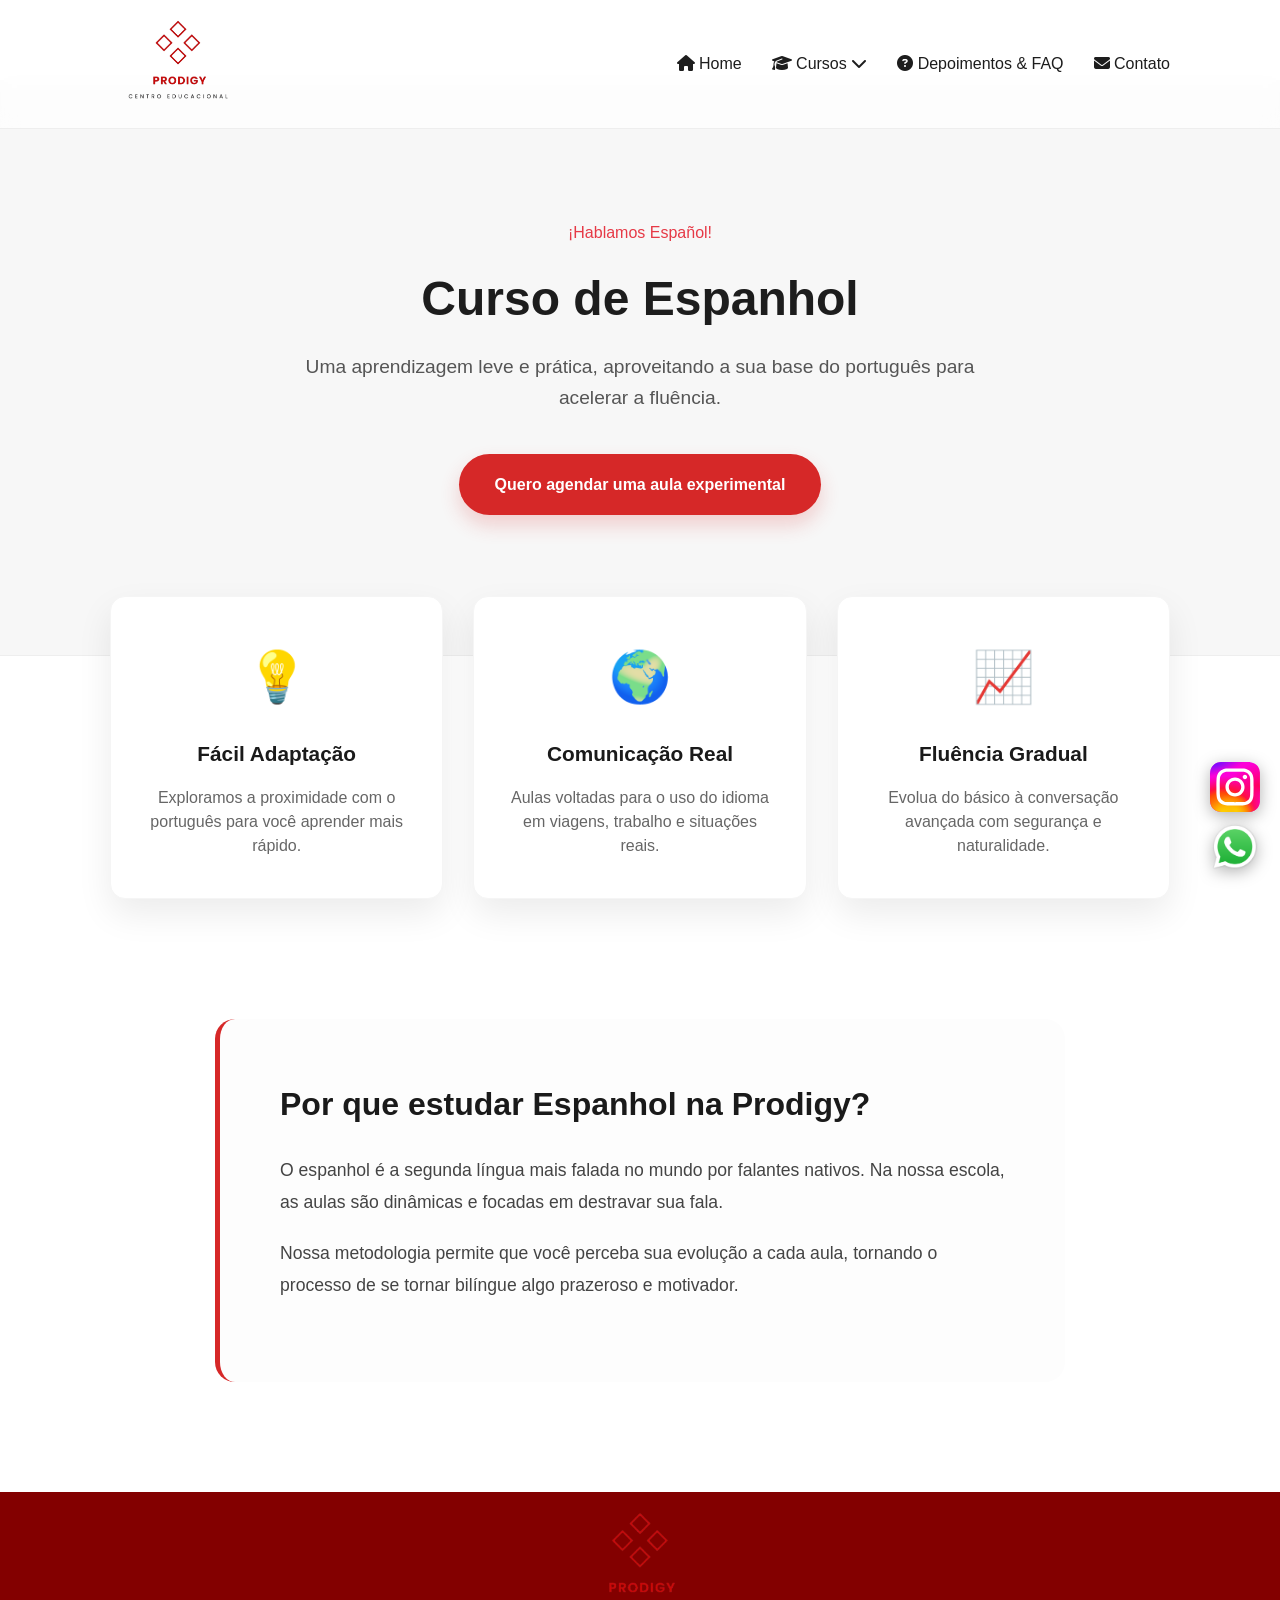
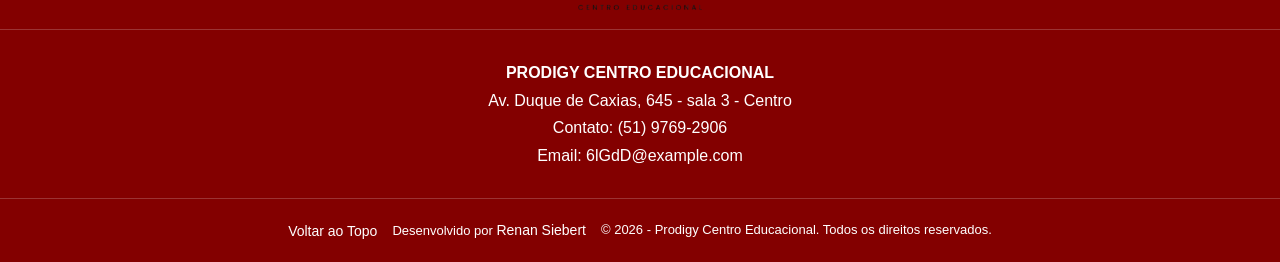
==== espanhol/index.html @ ba3645d0 "commit criação da galeria de imagem e delete aba espanhol, professores" ====
<!DOCTYPE html>
<html lang="pt-br">

<head>
    <meta charset="UTF-8">
    <meta name="viewport" content="width=device-width, initial-scale=1.0">
    <link rel="stylesheet" href="https://cdnjs.cloudflare.com/ajax/libs/font-awesome/6.7.2/css/all.min.css">
    <link rel="stylesheet" href="styles.css">
    <title>Espanhol</title>
</head>

<body>
    <header class="header">
        <div class="container">
            <a href="./index.html">
                <img src="../assets/logo.png" class="logo" alt="Logo da Escola">
            </a>

            <div class="menu-toggle" id="menu-toggle">☰</div>

            <nav class="nav" id="nav">
                <ul class="menu">
                    <li>
                        <a href="../index.html">
                            <i class="fa-solid fa-house"></i>
                            Home
                        </a>
                    </li>

                    <li class="dropdown">
                        <a href="#" id="btn-cursos">
                            <i class="fa-solid fa-graduation-cap"></i>
                            Cursos
                            <span class="seta">
                                <i class="fa-solid fa-chevron-down"></i>
                            </span>

                            <ul class="dropdown-menu" id="menu-cursos">
                                <li><a href="../ingles/">🇺🇸 Inglês</a></li>
                                <li><a href="../espanhol/">🇪🇸 Espanhol</a></li>
                            </ul>
                    </li>

                    <li>
                        <a href="../index.html#faq">
                            <i class="fa-solid fa-circle-question"></i>
                            Depoimentos & FAQ
                        </a>
                    </li>

                    <li>
                        <a href="../index.html#formContato">
                            <i class="fa-solid fa-envelope"></i>
                            Contato
                        </a>
                    </li>
                </ul>
            </nav>
        </div>
    </header>

    <div class="floating-social" data-aos="fade-up">
        <a href="https://www.instagram.com/prodigy_centroeducacional/" target="_blank" rel="noopener"
            aria-label="Instagram">
            <img src="../assets/Instagram.svg" alt="Instagram Prodigy" class="social-icon">
        </a>
        <a href="https://wa.me/555197692906?text=Olá, gostaria de agendar uma aula experimental!" target="_blank"
            rel="noopener" aria-label="WhatsApp">
            <img src="../assets/whatsapp.png" alt="WhatsApp Prodigy" class="social-icon">
        </a>
    </div>

    <main class="curso-page">
        <section class="curso-hero">
            <div class="container">
                <div class="hero-content" data-aos="fade-up">
                    <span class="tag">¡Hablamos Español!</span>
                    <h1>Curso de Espanhol</h1>
                    <p class="desc-principal">Uma aprendizagem leve e prática, aproveitando a sua base do português para
                        acelerar a fluência.</p>
                    <a href="https://wa.me/555197692906?text=Olá, gostaria de agendar uma aula experimental!"
                        class="btn-primary">Quero agendar uma aula experimental</a>
                </div>
            </div>
        </section>

        <section class="curso-detalhes container">
            <div class="grid-detalhes">
                <div class="info-card" data-aos="zoom-in">
                    <div class="icon">💡</div>
                    <h4>Fácil Adaptação</h4>
                    <p>Exploramos a proximidade com o português para você aprender mais rápido.</p>
                </div>
                <div class="info-card" data-aos="zoom-in" data-aos-delay="100">
                    <div class="icon">🌍</div>
                    <h4>Comunicação Real</h4>
                    <p>Aulas voltadas para o uso do idioma em viagens, trabalho e situações reais.</p>
                </div>
                <div class="info-card" data-aos="zoom-in" data-aos-delay="200">
                    <div class="icon">📈</div>
                    <h4>Fluência Gradual</h4>
                    <p>Evolua do básico à conversação avançada com segurança e naturalidade.</p>
                </div>
            </div>
        </section>

        <section class="curso-texto container">
            <div class="texto-wrapper" data-aos="fade-right">
                <h2>Por que estudar Espanhol na Prodigy?</h2>
                <p>O espanhol é a segunda língua mais falada no mundo por falantes nativos. Na nossa escola, as aulas
                    são dinâmicas e focadas em destravar sua fala.</p>
                <p>Nossa metodologia permite que você perceba sua evolução a cada aula, tornando o processo de se tornar
                    bilíngue algo prazeroso e motivador.</p>
            </div>
        </section>
    </main>

    <footer id="meu-footer" class="footer" data-aos="fade-up">

        <div class="footer-top">
            <img src="../assets/logo.png" class="footer-logo" alt="Logo">
        </div>
        <div class="footer-content">
            <h4>PRODIGY CENTRO EDUCACIONAL</h4>
            <p>Av. Duque de Caxias, 645 - sala 3 - Centro</p>
            <p>Contato: (51) 9769-2906</p>
            <p>Email: 6lGdD@example.com</p>
        </div>
        <div class="footer-bottom">
            <a href="./index.html" class="voltar-topo">Voltar ao Topo</a>
            <p>Desenvolvido por
                <a href="https://www.linkedin.com/in/renansiebert/" target="_blank" class="voltar-topo">
                    Renan Siebert
                </a>
            </p>
            © 2026 - Prodigy Centro Educacional. Todos os direitos reservados.
        </div>
    </footer>
    <script>
         document.addEventListener("DOMContentLoaded", () => {
            const toggle = document.getElementById("menu-toggle");
            const nav = document.getElementById("nav");

            const btnCursos = document.getElementById("btn-cursos");
            const menuCursos = document.getElementById("menu-cursos");
            const seta = document.querySelector(".seta");

            toggle.addEventListener("click", (e) => {
                e.preventDefault();
                e.stopPropagation();

                nav.classList.toggle("active");
            });

            btnCursos.addEventListener("click", (e) => {
                e.preventDefault();
                e.stopPropagation();

                menuCursos.classList.toggle("active");
                seta.classList.toggle("ativa");
            });

            document.addEventListener("click", (e) => {
                if (!nav.contains(e.target) && !toggle.contains(e.target)) {
                    nav.classList.remove("active");
                    menuCursos.classList.remove("active");
                    seta.classList.remove("ativa");
                }
            });
        });
    </script>
</body>

</html>
---- espanhol/styles.css ----
/* RESET */
* {
    margin: 0;
    padding: 0;
    box-sizing: border-box;
}

html {
    scroll-behavior: smooth;
    scroll-padding-top: 100px;
}

/*  PALETA MODERNA */
:root {
    --primary: #d62828;
    --primary-dark: #9d0208;
    --accent: #ffba08;

    --bg: #ffffff;
    --bg-soft: #f7f7f7;
    --bg-glass: rgba(255, 255, 255, 0.7);

    --text: #1d1d1d;
    --text-light: #666;

    --radius: 14px;
    --shadow: 0 10px 30px rgba(0, 0, 0, 0.1);

    --section-spacing: 100px;
    --section-spacing-mobile: 60px;
}

/* BASE */
body {
    font-family: 'Poppins', sans-serif;
    background: var(--bg);
    color: var(--text);
    line-height: 1.6;
}

/* TITULOS */
h1,
h2 {
    font-weight: 700;
    margin-bottom: 10px;
}

h3 {
    font-weight: 600;
}

/* CONTAINER */
.container {
    max-width: 1100px;
    margin: auto;
    padding: 20px;
}

/* HEADER (MODERNO) */
.header {
    position: fixed;
    width: 100%;
    top: 0;
    backdrop-filter: blur(10px);
    background: var(--bg-glass);
    border-bottom: 1px solid #eee;
    z-index: 999;
}

.header .container {
    display: flex;
    justify-content: space-between;
    align-items: center;
}

/* LOGO */
.logo {
    height: 80px;
}

.logo:hover {
    opacity: 0.8;
}

.logo:active {
    opacity: 0.5;
}

/* MENU */
.menu {
    display: flex;
    gap: 30px;
    list-style: none;
}

.menu a {
    color: var(--text);
    text-decoration: none;
    position: relative;
}

.menu a::after {
    content: "";
    width: 0%;
    height: 2px;
    background: var(--primary);
    position: absolute;
    bottom: -5px;
    left: 0;
    transition: 0.3s;
}

.menu a:hover::after {
    width: 100%;
}

.menu a:hover {
    color: var(--primary);
}

.seta {
    display: inline-flex;
    align-items: center;
}

.seta i {
    transition: transform .35s ease;
}

.seta.ativa i {
    transform: rotate(180deg);
}

/* DROPDOWN */
.dropdown {
    position: relative;
}

.dropdown-menu {
    position: absolute;
    top: 120%;
    left: 0;
    background: white;
    border-radius: var(--radius);
    box-shadow: var(--shadow);
    display: none;
    overflow: hidden;
}

.dropdown-menu.active {
    display: block;
}

.dropdown-menu li a {
    display: block;
    padding: 12px 18px;
}

.dropdown-menu li a:hover {
    background: var(--bg-soft);
}

.seta {
    display: inline-flex;
    align-items: center;
}

.seta i {
    transition: transform .35s ease;
}

.seta.ativa i {
    transform: rotate(180deg);
}

/* ESTILOS GERAIS PARA PÁGINAS DE CURSOS (Inglês, Espanhol, Alemão)*/

.curso-page {
    padding-top: 80px;
}

.curso-hero {
    padding: 120px 20px;
    background: var(--bg-soft);
    text-align: center;
    border-bottom: 1px solid #eee;
}

.hero-content .tag {
    color: #e63946;
}

.curso-hero h1 {
    font-size: clamp(32px, 5vw, 48px);
    color: var(--text);
    margin: 15px 0;
}

.desc-principal {
    max-width: 700px;
    margin: 0 auto 40px;
    font-size: 1.2rem;
    color: #555;
    line-height: 1.6;
}

.btn-primary {
    display: inline-block;
    background: #d62828;
    color: #fff;
    padding: 18px 36px;
    border-radius: 50px;
    text-decoration: none;
    font-weight: 700;
    transition: transform 0.3s ease, box-shadow 0.3s ease;
    box-shadow: 0 10px 20px rgba(214, 40, 40, 0.2);
}

.btn-primary:hover {
    transform: translateY(-3px);
    box-shadow: 0 15px 25px rgba(214, 40, 40, 0.3);
}

.grid-detalhes {
    display: grid;
    grid-template-columns: repeat(auto-fit, minmax(280px, 1fr));
    gap: 30px;
    margin-top: -80px;
    margin-bottom: 80px;
}

.info-card {
    background: #fff;
    padding: 40px 30px;
    border-radius: 15px;
    box-shadow: 0 15px 35px rgba(0, 0, 0, 0.08);
    text-align: center;
    transition: transform 0.3s ease;
    border: 1px solid #f5f5f5;
}

.info-card:hover {
    transform: translateY(-10px);
}

.info-card .icon {
    font-size: 50px;
    margin-bottom: 20px;
    display: block;
}

.info-card h4 {
    font-size: 1.3rem;
    margin-bottom: 15px;
    color: #1a1a1a;
}

.info-card p {
    color: #666;
    font-size: 1rem;
    line-height: 1.5;
}

.texto-wrapper {
    max-width: 850px;
    margin: 0 auto 100px;
    background: #fdfdfd;
    padding: 60px;
    border-radius: 20px;
    border-left: 5px solid #d62828;
}

.texto-wrapper h2 {
    font-size: 2rem;
    margin-bottom: 25px;
    color: #1a1a1a;
}

.texto-wrapper p {
    font-size: 1.1rem;
    color: #444;
    line-height: 1.8;
    margin-bottom: 20px;
}

/* FOOTER */

.footer {
    background: #830000;
    color: white;
    font-family: Arial, sans-serif;
    margin-top: -10px;
}

.footer-top {
    background: #830000;
    text-align: center;
}

.footer-logo {
    margin-top: 10px;
    height: 120px;
    position: relative;
    padding: 10px;
}

.footer-content {
    display: flex;
    flex-direction: column;
    justify-content: center;
    gap: 2px;
    align-items: center;
    padding: 30px 20px;
    border-top: 1px solid rgba(255, 255, 255, 0.2);
}

.footer-bottom {
    display: flex;
    flex-direction: row;
    text-align: center;
    justify-content: center;
    align-items: center;
    padding: 20px;
    font-size: 13px;
    gap: 15px;
    border-top: 1px solid rgba(255, 255, 255, 0.2);
}

.voltar-topo {
    text-decoration: none;
    color: white !important;
    font-size: 14px;
    transition: opacity 0.3s;
    cursor: pointer;
}

.voltar-topo:hover {
    opacity: 0.7;
    text-decoration: underline;
}

/* SOCIAL FLOAT */
.floating-social {
    position: fixed !important;
    bottom: 20px !important;
    right: 20px !important;
    display: flex !important;
    flex-direction: column !important;
    z-index: 99999 !important;
}

.social-icon {
    filter: drop-shadow(0px 4px 8px rgba(0, 0, 0, 0.3)) !important;
}

.floating-social img {
    width: 50px;
    margin-top: 3px;
    transition: 0.3s;
    z-index: 9999999 !important;
    pointer-events: all;
}

.floating-social img:hover {
    transform: scale(1.1);
}

/* MOBILE */
.menu-toggle {
    display: none;
    font-size: 26px;
}

/* MOBILE*/

@media (max-width: 768px) {
    .header {
        height: 100px;
    }

    .header .container {
        position: relative;
        display: flex;
        align-items: center;
        justify-content: center;
    }

    .logo {
        position: absolute;
        left: 50%;
        top: 10px;
        transform: translateX(-50%);
        height: 70px;
    }

    .sobretitulo {
        font-size: 30px;
    }

    .menu {
        opacity: 0;
        transform: translateY(-10px);
        transition: 0.3s;
    }

    .nav.active .menu {
        opacity: 1;
        transform: translateY(0);
    }

    .menu-toggle {
        display: block;
        position: absolute;
        left: 50px;
        top: 30px;
        font-size: 26px;
        cursor: pointer;
    }

    .dropdown-menu {
        display: block !important;
        position: static;
        box-shadow: none;
        background: transparent;
        padding-left: 10px;
        margin-top: 5px;
    }

    .seta {
        transform: rotate(180deg);
    }

    .dropdown-menu li a {
        font-size: 14px;
        color: var(--text-light);
        padding: 6px 0;
    }

    .dropdown-menu li a {
        padding: 8px 0;
    }

    .dropdown-menu.active {
        display: block;
    }

    .menu {
        position: absolute;
        left: 20px;
        top: 80px;
        right: auto;
        width: 220px;
        background: white;
        flex-direction: column;
        padding: 20px;
        border-radius: 12px;
        box-shadow: var(--shadow);
        display: none;
    }

    .nav.active .menu {
        display: flex;
    }

    .floating-social img {
        width: 30px;
        margin-top: 0;
    }

    .footer-bottom {
        flex-direction: column;
        gap: 8px;
        text-align: center;
    }

    .nav.active {
        height: auto;
        max-height: 100vh;
        overflow-y: auto;
    }

    .dropdown-menu.active {
        display: block !important;
        position: static !important;
        width: 100%;
    }

    .floating-social img {
        width: 30px;
        margin-top: 0;
    }

    .footer-bottom {
        flex-direction: column;
        gap: 8px;
        text-align: center;
    }

    .grid-detalhes {
        margin-top: 30px;
    }

    .texto-wrapper {
        padding: 30px;
    }
}

@media (max-width: 480px) {
    .footer-content {
        padding: 20px 15px;
        text-align: center;
        gap: 5px;
    }
}
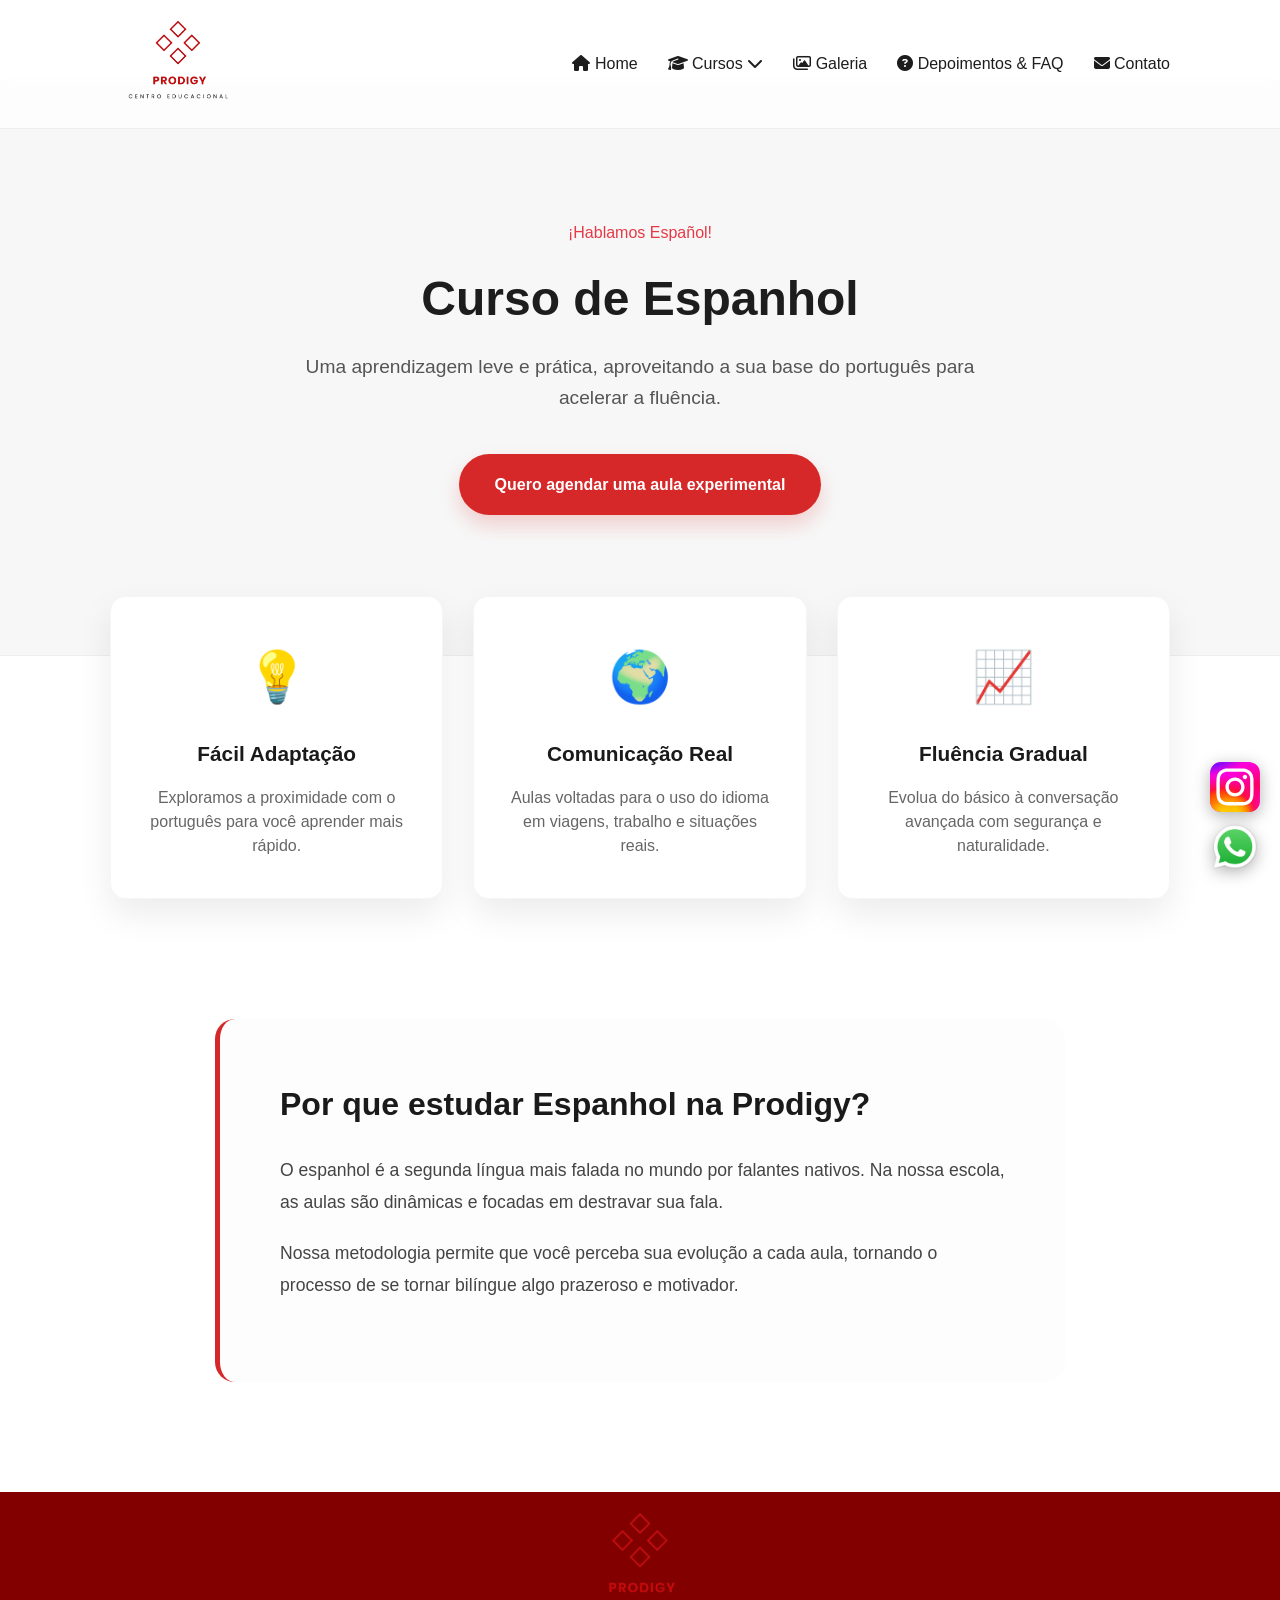
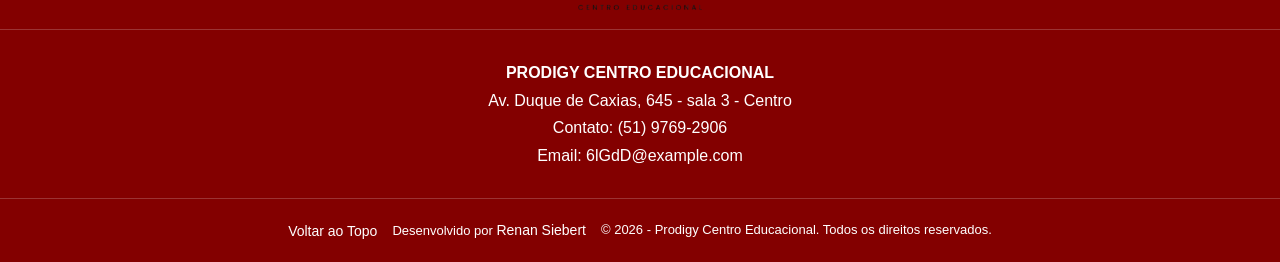
==== commit 95e89f70: "commit galeria header" ====
--- a/espanhol/index.html
+++ b/espanhol/index.html
@@ -12,7 +12,7 @@
 <body>
     <header class="header">
         <div class="container">
-            <a href="./index.html">
+            <a href="../index.html">
                 <img src="../assets/logo.png" class="logo" alt="Logo da Escola">
             </a>
 
@@ -36,9 +36,16 @@
                             </span>
 
                             <ul class="dropdown-menu" id="menu-cursos">
-                                <li><a href="../ingles/">🇺🇸 Inglês</a></li>
-                                <li><a href="../espanhol/">🇪🇸 Espanhol</a></li>
+                                <li><a href="../ingles/">Inglês</a></li>
+                                <li><a href="../espanhol/">Espanhol</a></li>
                             </ul>
+                    </li>
+
+                    <li>
+                        <a href="../index.html#galeria">
+                            <i class="fa-regular fa-images"></i>
+                            Galeria
+                        </a>
                     </li>
 
                     <li>
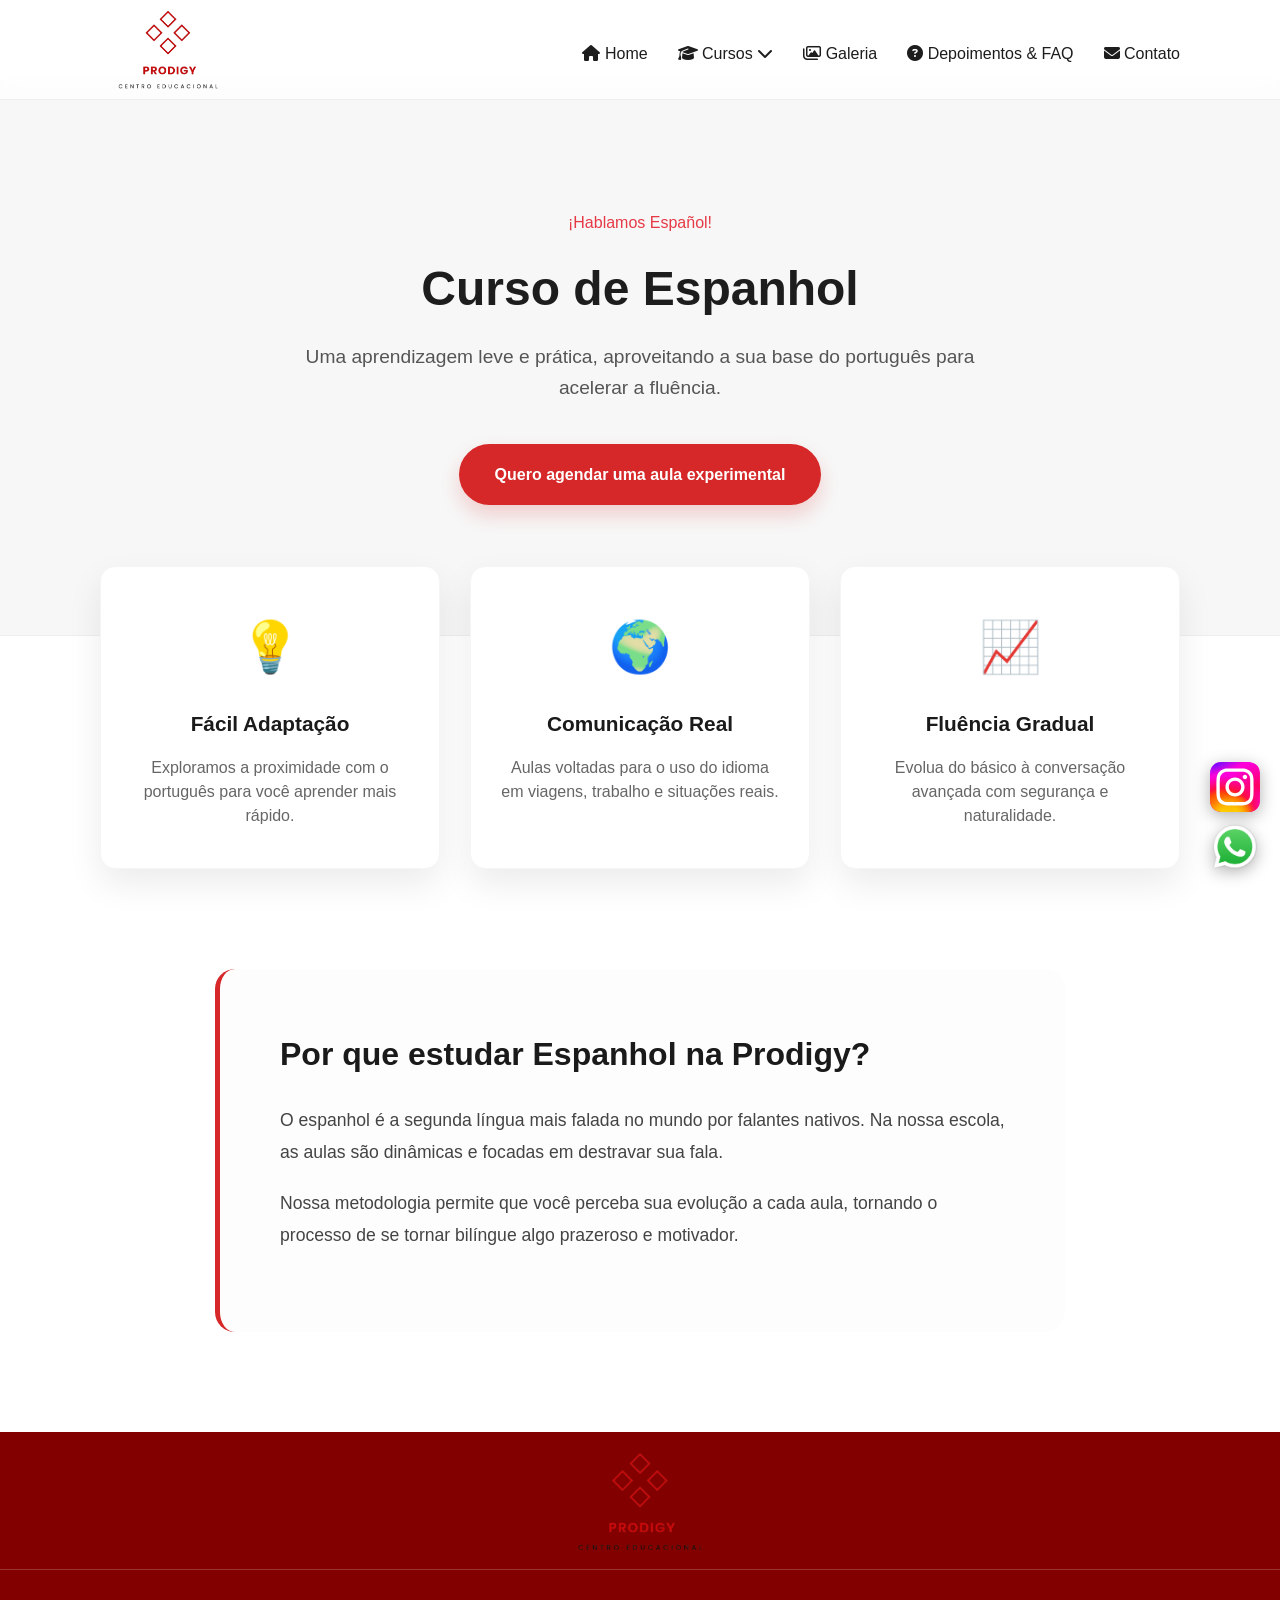
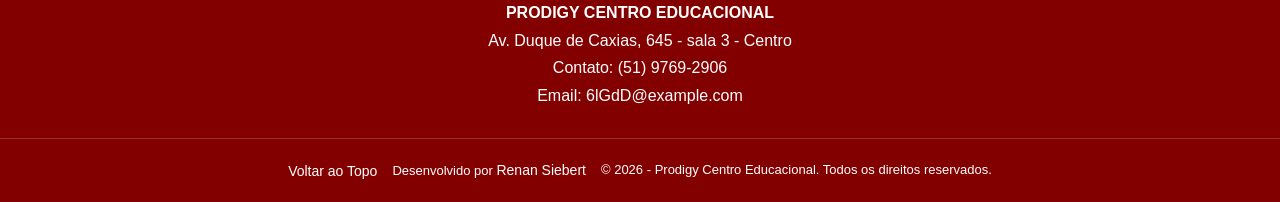
==== commit 99e7f709: "Update index.html" ====
--- a/espanhol/index.html
+++ b/espanhol/index.html
@@ -5,6 +5,7 @@
     <meta charset="UTF-8">
     <meta name="viewport" content="width=device-width, initial-scale=1.0">
     <link rel="stylesheet" href="https://cdnjs.cloudflare.com/ajax/libs/font-awesome/6.7.2/css/all.min.css">
+    <link rel="icon" type="image/png" href="../assets/fiveicon.png">
     <link rel="stylesheet" href="styles.css">
     <title>Espanhol</title>
 </head>
@@ -34,7 +35,7 @@
                             <span class="seta">
                                 <i class="fa-solid fa-chevron-down"></i>
                             </span>
-
+                        </a>
                             <ul class="dropdown-menu" id="menu-cursos">
                                 <li><a href="../ingles/">Inglês</a></li>
                                 <li><a href="../espanhol/">Espanhol</a></li>
@@ -178,4 +179,4 @@
     </script>
 </body>
 
-</html>+</html>
--- a/espanhol/styles.css
+++ b/espanhol/styles.css
@@ -53,11 +53,12 @@
 .container {
     max-width: 1100px;
     margin: auto;
-    padding: 20px;
+    padding: 10px;
 }
 
 /* HEADER (MODERNO) */
 .header {
+    height: 100px;
     position: fixed;
     width: 100%;
     top: 0;
@@ -511,4 +512,4 @@
         text-align: center;
         gap: 5px;
     }
-}+}
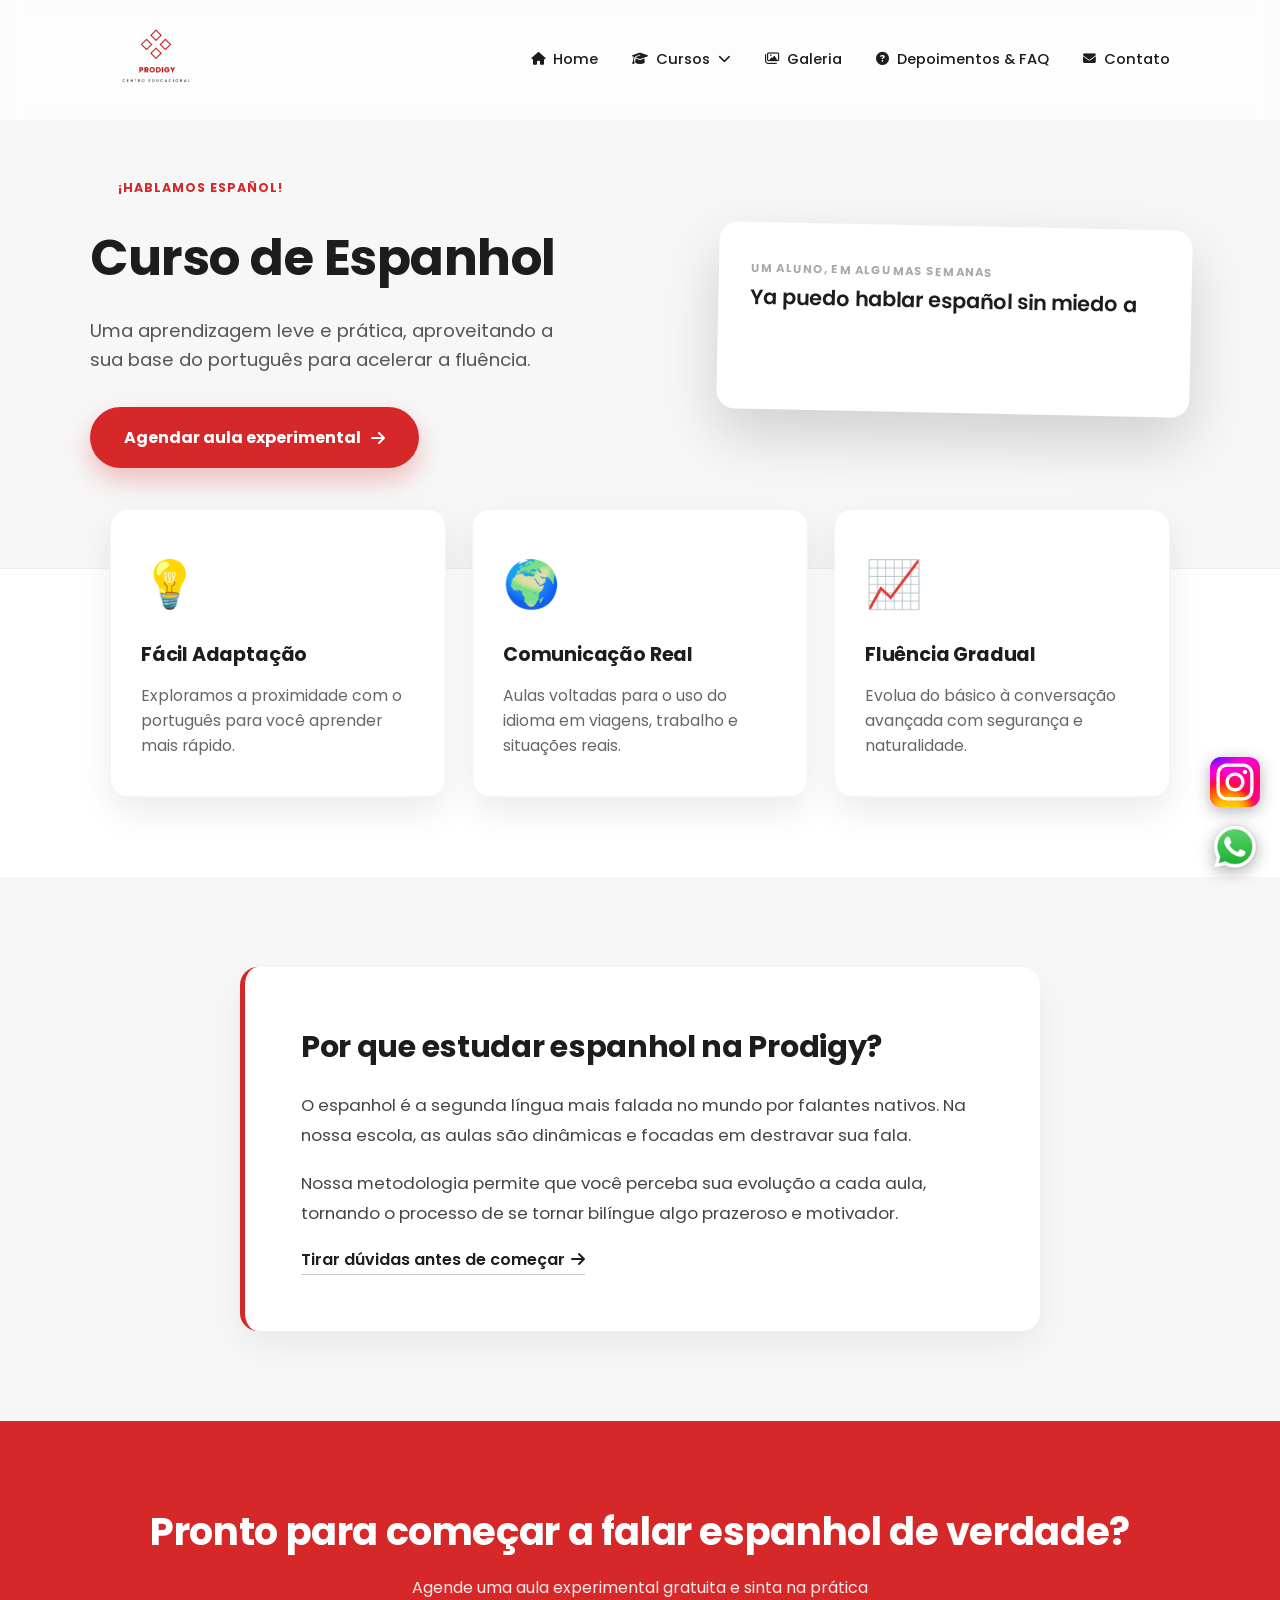
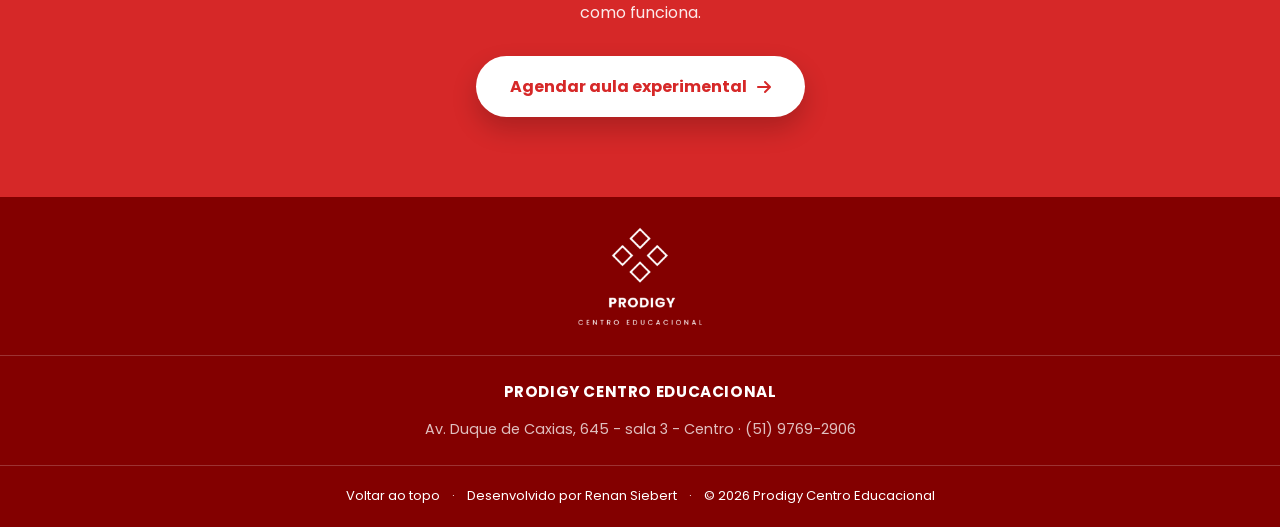
==== commit e55cb30f: "first commit" ====
--- a/espanhol/index.html
+++ b/espanhol/index.html
@@ -1,23 +1,26 @@
 <!DOCTYPE html>
-<html lang="pt-br">
+<html lang="pt-BR">
 
 <head>
     <meta charset="UTF-8">
     <meta name="viewport" content="width=device-width, initial-scale=1.0">
+    <meta name="description" content="Curso de espanhol com foco em conversação real, para todas as idades, na Prodigy Centro Educacional.">
     <link rel="stylesheet" href="https://cdnjs.cloudflare.com/ajax/libs/font-awesome/6.7.2/css/all.min.css">
-    <link rel="icon" type="image/png" href="../assets/fiveicon.png">
+    <link rel="preconnect" href="https://fonts.googleapis.com">
+    <link rel="preconnect" href="https://fonts.gstatic.com" crossorigin>
+    <link href="https://fonts.googleapis.com/css2?family=Poppins:wght@400;500;600;700;800&display=swap" rel="stylesheet">
     <link rel="stylesheet" href="styles.css">
-    <title>Espanhol</title>
+    <title>Curso de Espanhol — Prodigy Centro Educacional</title>
 </head>
 
 <body>
-    <header class="header">
+        <header class="header">
         <div class="container">
-            <a href="../index.html">
-                <img src="../assets/logo.png" class="logo" alt="Logo da Escola">
+            <a href="./index.html">
+                <img src="../assets/logo.png" class="logo" alt="Logo da Prodigy Centro Educacional">
             </a>
 
-            <div class="menu-toggle" id="menu-toggle">☰</div>
+            <button class="menu-toggle" id="menu-toggle" aria-label="Abrir menu">☰</button>
 
             <nav class="nav" id="nav">
                 <ul class="menu">
@@ -32,14 +35,12 @@
                         <a href="#" id="btn-cursos">
                             <i class="fa-solid fa-graduation-cap"></i>
                             Cursos
-                            <span class="seta">
-                                <i class="fa-solid fa-chevron-down"></i>
-                            </span>
+                            <span class="seta"><i class="fa-solid fa-chevron-down"></i></span>
                         </a>
-                            <ul class="dropdown-menu" id="menu-cursos">
-                                <li><a href="../ingles/">Inglês</a></li>
-                                <li><a href="../espanhol/">Espanhol</a></li>
-                            </ul>
+                        <ul class="dropdown-menu" id="menu-cursos">
+                            <li><a href="../ingles/index.html">Inglês</a></li>
+                            <li><a href="../espanhol/index.html">Espanhol</a></li>
+                        </ul>
                     </li>
 
                     <li>
@@ -67,44 +68,55 @@
         </div>
     </header>
 
-    <div class="floating-social" data-aos="fade-up">
-        <a href="https://www.instagram.com/prodigy_centroeducacional/" target="_blank" rel="noopener"
-            aria-label="Instagram">
+
+    <div class="floating-social">
+        <a href="https://www.instagram.com/prodigy_centroeducacional/" target="_blank" rel="noopener" aria-label="Instagram">
             <img src="../assets/Instagram.svg" alt="Instagram Prodigy" class="social-icon">
         </a>
-        <a href="https://wa.me/555197692906?text=Olá, gostaria de agendar uma aula experimental!" target="_blank"
-            rel="noopener" aria-label="WhatsApp">
+        <a href="https://wa.me/555197692906?text=Olá, gostaria de agendar uma aula experimental de Espanhol!" target="_blank" rel="noopener" aria-label="WhatsApp">
             <img src="../assets/whatsapp.png" alt="WhatsApp Prodigy" class="social-icon">
         </a>
     </div>
 
     <main class="curso-page">
         <section class="curso-hero">
-            <div class="container">
-                <div class="hero-content" data-aos="fade-up">
-                    <span class="tag">¡Hablamos Español!</span>
+            <div class="curso-hero-grid">
+                <div>
+                    <span class="tag">
+                        <img src="https://flagcdn.com/w40/es.png" alt="">
+                        ¡Hablamos Español!
+                    </span>
                     <h1>Curso de Espanhol</h1>
-                    <p class="desc-principal">Uma aprendizagem leve e prática, aproveitando a sua base do português para
-                        acelerar a fluência.</p>
-                    <a href="https://wa.me/555197692906?text=Olá, gostaria de agendar uma aula experimental!"
-                        class="btn-primary">Quero agendar uma aula experimental</a>
+                    <p class="desc-principal">
+                        Uma aprendizagem leve e prática, aproveitando a sua base do português para acelerar a fluência.
+                    </p>
+                    <a href="https://wa.me/555197692906?text=Olá, gostaria de agendar uma aula experimental de Espanhol!" class="btn-primary">
+                        Agendar aula experimental
+                        <i class="fa-solid fa-arrow-right arrow"></i>
+                    </a>
+                </div>
+
+                <div class="typing-card">
+                    <span class="typing-card-label">Um aluno, em algumas semanas</span>
+                    <p class="typing-phrase" id="typingPhrase"><span class="typing-cursor"></span></p>
+                    <p class="typing-translation" id="typingTranslation"></p>
                 </div>
             </div>
         </section>
 
         <section class="curso-detalhes container">
             <div class="grid-detalhes">
-                <div class="info-card" data-aos="zoom-in">
+                <div class="info-card">
                     <div class="icon">💡</div>
                     <h4>Fácil Adaptação</h4>
                     <p>Exploramos a proximidade com o português para você aprender mais rápido.</p>
                 </div>
-                <div class="info-card" data-aos="zoom-in" data-aos-delay="100">
+                <div class="info-card">
                     <div class="icon">🌍</div>
                     <h4>Comunicação Real</h4>
                     <p>Aulas voltadas para o uso do idioma em viagens, trabalho e situações reais.</p>
                 </div>
-                <div class="info-card" data-aos="zoom-in" data-aos-delay="200">
+                <div class="info-card">
                     <div class="icon">📈</div>
                     <h4>Fluência Gradual</h4>
                     <p>Evolua do básico à conversação avançada com segurança e naturalidade.</p>
@@ -112,71 +124,43 @@
             </div>
         </section>
 
-        <section class="curso-texto container">
-            <div class="texto-wrapper" data-aos="fade-right">
-                <h2>Por que estudar Espanhol na Prodigy?</h2>
-                <p>O espanhol é a segunda língua mais falada no mundo por falantes nativos. Na nossa escola, as aulas
-                    são dinâmicas e focadas em destravar sua fala.</p>
-                <p>Nossa metodologia permite que você perceba sua evolução a cada aula, tornando o processo de se tornar
-                    bilíngue algo prazeroso e motivador.</p>
+        <section class="curso-texto">
+            <div class="texto-wrapper">
+                <h2>Por que estudar espanhol na Prodigy?</h2>
+                <p>O espanhol é a segunda língua mais falada no mundo por falantes nativos. Na nossa escola, as aulas são dinâmicas e focadas em destravar sua fala.</p>
+                <p>Nossa metodologia permite que você perceba sua evolução a cada aula, tornando o processo de se tornar bilíngue algo prazeroso e motivador.</p>
+                <a href="../index.html#formContato" class="link-cta">Tirar dúvidas antes de começar <i class="fa-solid fa-arrow-right"></i></a>
             </div>
+        </section>
+
+        <section class="cta-final">
+            <h2>Pronto para começar a falar espanhol de verdade?</h2>
+            <p>Agende uma aula experimental gratuita e sinta na prática como funciona.</p>
+            <a href="https://wa.me/555197692906?text=Olá, gostaria de agendar uma aula experimental de Espanhol!" class="btn-primary">
+                Agendar aula experimental
+                <i class="fa-solid fa-arrow-right arrow"></i>
+            </a>
         </section>
     </main>
 
-    <footer id="meu-footer" class="footer" data-aos="fade-up">
-
+    <footer class="footer">
         <div class="footer-top">
             <img src="../assets/logo.png" class="footer-logo" alt="Logo">
         </div>
         <div class="footer-content">
             <h4>PRODIGY CENTRO EDUCACIONAL</h4>
-            <p>Av. Duque de Caxias, 645 - sala 3 - Centro</p>
-            <p>Contato: (51) 9769-2906</p>
-            <p>Email: 6lGdD@example.com</p>
+            <p>Av. Duque de Caxias, 645 - sala 3 - Centro · (51) 9769-2906</p>
         </div>
         <div class="footer-bottom">
-            <a href="./index.html" class="voltar-topo">Voltar ao Topo</a>
-            <p>Desenvolvido por
-                <a href="https://www.linkedin.com/in/renansiebert/" target="_blank" class="voltar-topo">
-                    Renan Siebert
-                </a>
-            </p>
-            © 2026 - Prodigy Centro Educacional. Todos os direitos reservados.
+            <a href="../index.html" class="voltar-topo">Voltar ao topo</a>
+            <span>·</span>
+            <p>Desenvolvido por <a href="https://www.linkedin.com/in/renansiebert/" target="_blank" class="voltar-topo">Renan Siebert</a></p>
+            <span>·</span>
+            <p>© 2026 Prodigy Centro Educacional</p>
         </div>
     </footer>
-    <script>
-         document.addEventListener("DOMContentLoaded", () => {
-            const toggle = document.getElementById("menu-toggle");
-            const nav = document.getElementById("nav");
 
-            const btnCursos = document.getElementById("btn-cursos");
-            const menuCursos = document.getElementById("menu-cursos");
-            const seta = document.querySelector(".seta");
-
-            toggle.addEventListener("click", (e) => {
-                e.preventDefault();
-                e.stopPropagation();
-
-                nav.classList.toggle("active");
-            });
-
-            btnCursos.addEventListener("click", (e) => {
-                e.preventDefault();
-                e.stopPropagation();
-
-                menuCursos.classList.toggle("active");
-                seta.classList.toggle("ativa");
-            });
-
-            document.addEventListener("click", (e) => {
-                if (!nav.contains(e.target) && !toggle.contains(e.target)) {
-                    nav.classList.remove("active");
-                    menuCursos.classList.remove("active");
-                    seta.classList.remove("ativa");
-                }
-            });
-        });
-    </script>
+    <script src="script.js"></script>
 </body>
 
-</html>
+</html>
--- a/espanhol/styles.css
+++ b/espanhol/styles.css
@@ -1,16 +1,22 @@
-/* RESET */
+/* ===================================================================
+   PRODIGY — Curso de Espanhol (folha de estilos independente)
+   =================================================================== */
+
 * {
     margin: 0;
     padding: 0;
     box-sizing: border-box;
 }
 
+[hidden] {
+    display: none !important;
+}
+
 html {
     scroll-behavior: smooth;
     scroll-padding-top: 100px;
 }
 
-/*  PALETA MODERNA */
 :root {
     --primary: #d62828;
     --primary-dark: #9d0208;
@@ -18,97 +24,130 @@
 
     --bg: #ffffff;
     --bg-soft: #f7f7f7;
-    --bg-glass: rgba(255, 255, 255, 0.7);
+    --bg-glass: rgba(255, 255, 255, 0.75);
 
     --text: #1d1d1d;
     --text-light: #666;
 
-    --radius: 14px;
+    --radius: 18px;
+    --radius-sm: 10px;
     --shadow: 0 10px 30px rgba(0, 0, 0, 0.1);
-
-    --section-spacing: 100px;
-    --section-spacing-mobile: 60px;
-}
-
-/* BASE */
+    --shadow-lift: 0 25px 60px rgba(0, 0, 0, 0.16);
+}
+
 body {
     font-family: 'Poppins', sans-serif;
     background: var(--bg);
     color: var(--text);
     line-height: 1.6;
-}
-
-/* TITULOS */
-h1,
-h2 {
+    -webkit-font-smoothing: antialiased;
+}
+
+h1, h2, h3, h4 {
     font-weight: 700;
     margin-bottom: 10px;
-}
-
-h3 {
-    font-weight: 600;
-}
-
-/* CONTAINER */
+    letter-spacing: -0.01em;
+}
+
 .container {
     max-width: 1100px;
     margin: auto;
-    padding: 10px;
-}
-
-/* HEADER (MODERNO) */
+    padding: 20px;
+}
+
+:focus-visible {
+    outline: 2px solid var(--primary);
+    outline-offset: 3px;
+    border-radius: 4px;
+}
+
+@media (prefers-reduced-motion: reduce) {
+    *, *::before, *::after {
+        animation-duration: 0.001ms !important;
+        transition-duration: 0.001ms !important;
+        scroll-behavior: auto !important;
+    }
+}
+
+/* ===================================================================
+   HEADER
+   =================================================================== */
 .header {
-    height: 100px;
     position: fixed;
+    top: 0;
     width: 100%;
-    top: 0;
-    backdrop-filter: blur(10px);
-    background: var(--bg-glass);
-    border-bottom: 1px solid #eee;
     z-index: 999;
+    padding: 9px 0;
+    transition: 0.3s ease;
 }
 
 .header .container {
     display: flex;
+    align-items: center;
     justify-content: space-between;
-    align-items: center;
-}
-
-/* LOGO */
+}
+
+.header::before {
+    content: "";
+    position: absolute;
+    inset: 0;
+    background: rgba(255, 255, 255, 0.7);
+    backdrop-filter: blur(14px);
+    border-bottom: 1px solid transparent;
+    z-index: -1;
+    transition: 0.3s ease;
+}
+
+.header.scrolled {
+    padding: 14px 0;
+}
+
+.header.scrolled::before {
+    background: rgba(255, 255, 255, 0.92);
+    border-bottom-color: var(--border);
+}
+
 .logo {
-    height: 80px;
+    height: 54px;
+    transition: 0.2s;
 }
 
 .logo:hover {
     opacity: 0.8;
 }
 
-.logo:active {
-    opacity: 0.5;
-}
-
-/* MENU */
 .menu {
     display: flex;
-    gap: 30px;
+    align-items: center;
+    gap: 34px;
     list-style: none;
 }
 
 .menu a {
-    color: var(--text);
+    display: flex;
+    align-items: center;
+    gap: 8px;
     text-decoration: none;
+    color: var(--ink);
+    font-size: 0.92rem;
+    font-weight: 500;
     position: relative;
+}
+
+.menu a i {
+    font-size: 0.8rem;
+    color: var(--ink-faint);
 }
 
 .menu a::after {
     content: "";
-    width: 0%;
+    position: absolute;
+    left: 0;
+    bottom: -6px;
+    width: 0;
     height: 2px;
     background: var(--primary);
-    position: absolute;
-    bottom: -5px;
-    left: 0;
-    transition: 0.3s;
+    transition: width 0.25s ease;
 }
 
 .menu a:hover::after {
@@ -121,31 +160,32 @@
 
 .seta {
     display: inline-flex;
-    align-items: center;
 }
 
 .seta i {
-    transition: transform .35s ease;
+    transition: transform 0.3s ease;
 }
 
 .seta.ativa i {
     transform: rotate(180deg);
 }
 
-/* DROPDOWN */
 .dropdown {
     position: relative;
 }
 
 .dropdown-menu {
     position: absolute;
-    top: 120%;
+    top: 130%;
     left: 0;
-    background: white;
-    border-radius: var(--radius);
-    box-shadow: var(--shadow);
+    margin: 0;
+    list-style: none;
+    background: var(--surface);
+    border-radius: var(--radius-sm);
+    box-shadow: var(--shadow-lift);
+    padding: 8px;
+    min-width: 160px;
     display: none;
-    overflow: hidden;
 }
 
 .dropdown-menu.active {
@@ -154,362 +194,363 @@
 
 .dropdown-menu li a {
     display: block;
-    padding: 12px 18px;
+    padding: 10px 14px;
+    border-radius: 8px;
+    font-size: 0.9rem;
+}
+
+.dropdown-menu li a::after {
+    display: none;
 }
 
 .dropdown-menu li a:hover {
-    background: var(--bg-soft);
-}
-
-.seta {
-    display: inline-flex;
-    align-items: center;
-}
-
-.seta i {
-    transition: transform .35s ease;
-}
-
-.seta.ativa i {
-    transform: rotate(180deg);
-}
-
-/* ESTILOS GERAIS PARA PÁGINAS DE CURSOS (Inglês, Espanhol, Alemão)*/
-
-.curso-page {
-    padding-top: 80px;
-}
-
-.curso-hero {
-    padding: 120px 20px;
-    background: var(--bg-soft);
-    text-align: center;
-    border-bottom: 1px solid #eee;
-}
-
-.hero-content .tag {
-    color: #e63946;
-}
-
-.curso-hero h1 {
-    font-size: clamp(32px, 5vw, 48px);
-    color: var(--text);
-    margin: 15px 0;
-}
-
-.desc-principal {
-    max-width: 700px;
-    margin: 0 auto 40px;
-    font-size: 1.2rem;
-    color: #555;
-    line-height: 1.6;
-}
-
-.btn-primary {
-    display: inline-block;
-    background: #d62828;
-    color: #fff;
-    padding: 18px 36px;
-    border-radius: 50px;
-    text-decoration: none;
-    font-weight: 700;
-    transition: transform 0.3s ease, box-shadow 0.3s ease;
-    box-shadow: 0 10px 20px rgba(214, 40, 40, 0.2);
-}
-
-.btn-primary:hover {
-    transform: translateY(-3px);
-    box-shadow: 0 15px 25px rgba(214, 40, 40, 0.3);
-}
-
-.grid-detalhes {
-    display: grid;
-    grid-template-columns: repeat(auto-fit, minmax(280px, 1fr));
-    gap: 30px;
-    margin-top: -80px;
-    margin-bottom: 80px;
-}
-
-.info-card {
-    background: #fff;
-    padding: 40px 30px;
-    border-radius: 15px;
-    box-shadow: 0 15px 35px rgba(0, 0, 0, 0.08);
-    text-align: center;
-    transition: transform 0.3s ease;
-    border: 1px solid #f5f5f5;
-}
-
-.info-card:hover {
-    transform: translateY(-10px);
-}
-
-.info-card .icon {
-    font-size: 50px;
-    margin-bottom: 20px;
-    display: block;
-}
-
-.info-card h4 {
-    font-size: 1.3rem;
-    margin-bottom: 15px;
-    color: #1a1a1a;
-}
-
-.info-card p {
-    color: #666;
-    font-size: 1rem;
-    line-height: 1.5;
-}
-
-.texto-wrapper {
-    max-width: 850px;
-    margin: 0 auto 100px;
-    background: #fdfdfd;
-    padding: 60px;
-    border-radius: 20px;
-    border-left: 5px solid #d62828;
-}
-
-.texto-wrapper h2 {
-    font-size: 2rem;
-    margin-bottom: 25px;
-    color: #1a1a1a;
-}
-
-.texto-wrapper p {
-    font-size: 1.1rem;
-    color: #444;
-    line-height: 1.8;
-    margin-bottom: 20px;
-}
-
-/* FOOTER */
-
-.footer {
-    background: #830000;
-    color: white;
-    font-family: Arial, sans-serif;
-    margin-top: -10px;
-}
-
-.footer-top {
-    background: #830000;
-    text-align: center;
-}
-
-.footer-logo {
-    margin-top: 10px;
-    height: 120px;
-    position: relative;
-    padding: 10px;
-}
-
-.footer-content {
-    display: flex;
-    flex-direction: column;
-    justify-content: center;
-    gap: 2px;
-    align-items: center;
-    padding: 30px 20px;
-    border-top: 1px solid rgba(255, 255, 255, 0.2);
-}
-
-.footer-bottom {
-    display: flex;
-    flex-direction: row;
-    text-align: center;
-    justify-content: center;
-    align-items: center;
-    padding: 20px;
-    font-size: 13px;
-    gap: 15px;
-    border-top: 1px solid rgba(255, 255, 255, 0.2);
-}
-
-.voltar-topo {
-    text-decoration: none;
-    color: white !important;
-    font-size: 14px;
-    transition: opacity 0.3s;
+    background: var(--paper-alt);
+}
+
+.menu-toggle {
+    display: none;
+    font-size: 24px;
     cursor: pointer;
-}
-
-.voltar-topo:hover {
-    opacity: 0.7;
-    text-decoration: underline;
-}
-
-/* SOCIAL FLOAT */
+    background: none;
+    border: none;
+    color: var(--ink);
+}
+
+/* ===================================================================
+   SOCIAL FLUTUANTE
+   =================================================================== */
 .floating-social {
     position: fixed !important;
     bottom: 20px !important;
     right: 20px !important;
     display: flex !important;
     flex-direction: column !important;
-    z-index: 99999 !important;
+    gap: 8px;
+    z-index: 9999 !important;
 }
 
 .social-icon {
-    filter: drop-shadow(0px 4px 8px rgba(0, 0, 0, 0.3)) !important;
-}
-
-.floating-social img {
     width: 50px;
-    margin-top: 3px;
+    filter: drop-shadow(0px 4px 8px rgba(0, 0, 0, 0.3));
     transition: 0.3s;
-    z-index: 9999999 !important;
-    pointer-events: all;
-}
-
-.floating-social img:hover {
-    transform: scale(1.1);
-}
-
-/* MOBILE */
-.menu-toggle {
-    display: none;
-    font-size: 26px;
-}
-
-/* MOBILE*/
-
+}
+
+.social-icon:hover { transform: scale(1.1); }
+
+/* ===================================================================
+   HERO — efeito de digitação (assinatura visual da página)
+   =================================================================== */
+.curso-page { padding-top: 0; }
+
+.curso-hero {
+    position: relative;
+    padding: 170px 20px 100px;
+    background: var(--bg-soft);
+    overflow: hidden;
+    border-bottom: 1px solid #eee;
+}
+
+.curso-hero-grid {
+    max-width: 1100px;
+    margin: 0 auto;
+    display: grid;
+    grid-template-columns: 1.1fr 0.9fr;
+    gap: 50px;
+    align-items: center;
+}
+
+.tag {
+    display: inline-flex;
+    align-items: center;
+    gap: 8px;
+    font-size: 0.78rem;
+    font-weight: 700;
+    letter-spacing: 0.08em;
+    text-transform: uppercase;
+    color: var(--primary);
+    margin-bottom: 14px;
+}
+
+.tag img { width: 20px; border-radius: 3px; }
+
+.curso-hero h1 {
+    font-size: clamp(32px, 4.5vw, 50px);
+    color: var(--text);
+    margin: 6px 0 18px;
+}
+
+.desc-principal {
+    max-width: 480px;
+    font-size: 1.15rem;
+    color: #555;
+    line-height: 1.6;
+    margin-bottom: 32px;
+}
+
+.btn-primary {
+    display: inline-flex;
+    align-items: center;
+    gap: 10px;
+    background: var(--primary);
+    color: #fff;
+    padding: 18px 34px;
+    border-radius: 50px;
+    text-decoration: none;
+    font-weight: 700;
+    transition: transform 0.25s ease, box-shadow 0.25s ease, background 0.25s ease;
+    box-shadow: 0 12px 26px rgba(214, 40, 40, 0.28);
+}
+
+.btn-primary:hover {
+    background: var(--primary-dark);
+    transform: translateY(-3px);
+    box-shadow: 0 16px 32px rgba(157, 2, 8, 0.32);
+}
+
+.btn-primary .arrow { transition: transform 0.25s ease; }
+.btn-primary:hover .arrow { transform: translateX(3px); }
+
+/* ---- Cartão de digitação ---- */
+.typing-card {
+    background: #fff;
+    border-radius: var(--radius);
+    box-shadow: var(--shadow-lift);
+    padding: 32px;
+    transform: rotate(1.2deg);
+}
+
+.typing-card-label {
+    font-size: 0.72rem;
+    font-weight: 700;
+    text-transform: uppercase;
+    letter-spacing: 0.1em;
+    color: #aaa;
+    margin-bottom: 14px;
+}
+
+.typing-phrase {
+    font-size: 1.3rem;
+    font-weight: 600;
+    color: var(--text);
+    min-height: 68px;
+}
+
+.typing-cursor {
+    display: inline-block;
+    width: 2px;
+    background: var(--primary);
+    margin-left: 2px;
+    animation: piscar 0.9s steps(1) infinite;
+}
+
+@keyframes piscar {
+    50% { opacity: 0; }
+}
+
+.typing-translation {
+    margin-top: 14px;
+    padding-top: 14px;
+    border-top: 1px dashed #e2e2e2;
+    color: var(--text-light);
+    font-size: 0.95rem;
+    opacity: 0;
+    transition: opacity 0.4s ease;
+}
+
+.typing-translation.visivel { opacity: 1; }
+
+/* ===================================================================
+   DIFERENCIAIS
+   =================================================================== */
+.curso-detalhes {
+    padding-top: 0;
+    margin-top: -60px;
+    margin-bottom: 60px;
+}
+
+.grid-detalhes {
+    display: grid;
+    grid-template-columns: repeat(auto-fit, minmax(260px, 1fr));
+    gap: 26px;
+}
+
+.info-card {
+    background: #fff;
+    padding: 38px 30px;
+    border-radius: var(--radius);
+    box-shadow: 0 15px 35px rgba(0, 0, 0, 0.08);
+    border: 1px solid #f5f5f5;
+    transition: transform 0.3s ease, box-shadow 0.3s ease;
+    z-index: 2;
+}
+
+.info-card:hover {
+    transform: translateY(-8px);
+    box-shadow: var(--shadow-lift);
+}
+
+.info-card .icon {
+    font-size: 46px;
+    margin-bottom: 18px;
+    display: block;
+}
+
+.info-card h4 { font-size: 1.2rem; margin-bottom: 12px; }
+.info-card p { color: var(--text-light); font-size: 0.98rem; }
+
+/* ===================================================================
+   TEXTO EXPLICATIVO
+   =================================================================== */
+.curso-texto { background: var(--bg-soft); padding: 90px 20px; }
+
+.texto-wrapper {
+    max-width: 800px;
+    margin: 0 auto;
+    background: #fff;
+    padding: 56px;
+    border-radius: var(--radius);
+    border-left: 5px solid var(--primary);
+    box-shadow: 0 15px 35px rgba(0, 0, 0, 0.06);
+}
+
+.texto-wrapper h2 { font-size: 1.9rem; margin-bottom: 18px; }
+
+.texto-wrapper p {
+    font-size: 1.05rem;
+    color: #444;
+    line-height: 1.8;
+    margin-bottom: 18px;
+}
+
+.link-cta {
+    display: inline-flex;
+    align-items: center;
+    gap: 6px;
+    font-weight: 600;
+    color: var(--text);
+    text-decoration: none;
+    border-bottom: 1px solid #ccc;
+    padding-bottom: 2px;
+    transition: 0.2s;
+}
+
+.link-cta:hover { color: var(--primary); border-color: var(--primary); }
+
+/* ===================================================================
+   CTA DE FECHAMENTO
+   =================================================================== */
+.cta-final {
+    background: var(--primary);
+    padding: 80px 20px;
+    text-align: center;
+    color: #fff;
+}
+
+.cta-final h2 {
+    font-size: clamp(1.8rem, 3.5vw, 2.4rem);
+    color: #fff;
+    margin-bottom: 12px;
+}
+
+.cta-final p {
+    max-width: 480px;
+    margin: 0 auto 30px;
+    color: rgba(255, 255, 255, 0.9);
+}
+
+.cta-final .btn-primary {
+    background: #fff;
+    color: var(--primary);
+    box-shadow: 0 12px 26px rgba(0, 0, 0, 0.2);
+}
+
+.cta-final .btn-primary:hover {
+    background: var(--bg-soft);
+}
+
+/* ===================================================================
+   FOOTER
+   =================================================================== */
+.footer {
+    background: #830000;
+    color: white;
+}
+
+.footer-top { text-align: center; padding-top: 30px; }
+
+.footer-logo {
+    height: 100px;
+    filter: brightness(0) invert(1);
+    margin: 0 auto;
+}
+
+.footer-content {
+    display: flex;
+    flex-direction: column;
+    align-items: center;
+    gap: 4px;
+    padding: 24px 20px;
+    text-align: center;
+    border-top: 1px solid rgba(255, 255, 255, 0.2);
+    margin-top: 20px;
+}
+
+.footer-content h4 { color: #fff; font-size: 0.95rem; letter-spacing: 0.04em; }
+.footer-content p { color: rgba(255, 255, 255, 0.75); font-size: 0.9rem; }
+
+.footer-bottom {
+    display: flex;
+    justify-content: center;
+    align-items: center;
+    gap: 12px;
+    flex-wrap: wrap;
+    padding: 20px;
+    font-size: 13px;
+    text-align: center;
+    border-top: 1px solid rgba(255, 255, 255, 0.2);
+}
+
+.voltar-topo {
+    text-decoration: none;
+    color: #fff !important;
+    transition: opacity 0.3s;
+}
+
+.voltar-topo:hover { opacity: 0.7; text-decoration: underline; }
+
+/* ===================================================================
+   RESPONSIVO
+   =================================================================== */
 @media (max-width: 768px) {
-    .header {
-        height: 100px;
-    }
-
-    .header .container {
-        position: relative;
-        display: flex;
-        align-items: center;
-        justify-content: center;
-    }
-
-    .logo {
-        position: absolute;
-        left: 50%;
-        top: 10px;
-        transform: translateX(-50%);
-        height: 70px;
-    }
-
-    .sobretitulo {
-        font-size: 30px;
-    }
-
-    .menu {
-        opacity: 0;
-        transform: translateY(-10px);
-        transition: 0.3s;
-    }
-
-    .nav.active .menu {
-        opacity: 1;
-        transform: translateY(0);
-    }
-
-    .menu-toggle {
-        display: block;
-        position: absolute;
-        left: 50px;
-        top: 30px;
-        font-size: 26px;
-        cursor: pointer;
-    }
-
-    .dropdown-menu {
-        display: block !important;
-        position: static;
-        box-shadow: none;
-        background: transparent;
-        padding-left: 10px;
-        margin-top: 5px;
-    }
-
-    .seta {
-        transform: rotate(180deg);
-    }
-
-    .dropdown-menu li a {
-        font-size: 14px;
-        color: var(--text-light);
-        padding: 6px 0;
-    }
-
-    .dropdown-menu li a {
-        padding: 8px 0;
-    }
-
-    .dropdown-menu.active {
-        display: block;
-    }
+    .header .container { justify-content: space-between; }
+
+    .menu-toggle { display: block; }
 
     .menu {
         position: absolute;
+        top: 90px;
         left: 20px;
-        top: 80px;
-        right: auto;
-        width: 220px;
-        background: white;
+        right: 20px;
+        background: #fff;
         flex-direction: column;
-        padding: 20px;
-        border-radius: 12px;
-        box-shadow: var(--shadow);
+        padding: 18px;
+        border-radius: var(--radius-sm);
+        box-shadow: var(--shadow-lift);
         display: none;
     }
 
-    .nav.active .menu {
-        display: flex;
-    }
-
-    .floating-social img {
-        width: 30px;
-        margin-top: 0;
-    }
-
-    .footer-bottom {
-        flex-direction: column;
-        gap: 8px;
-        text-align: center;
-    }
-
-    .nav.active {
-        height: auto;
-        max-height: 100vh;
-        overflow-y: auto;
-    }
-
-    .dropdown-menu.active {
-        display: block !important;
-        position: static !important;
-        width: 100%;
-    }
-
-    .floating-social img {
-        width: 30px;
-        margin-top: 0;
-    }
-
-    .footer-bottom {
-        flex-direction: column;
-        gap: 8px;
-        text-align: center;
-    }
-
-    .grid-detalhes {
-        margin-top: 30px;
-    }
-
-    .texto-wrapper {
-        padding: 30px;
-    }
+    .nav.active .menu { display: flex; }
+    .dropdown-menu { position: static; box-shadow: none; display: none; }
+    .dropdown-menu.active { display: block; }
+
+    .curso-hero { padding: 130px 20px 70px; }
+    .curso-hero-grid { grid-template-columns: 1fr; }
+    .typing-card { transform: none; margin-top: 20px; }
+
+    .curso-detalhes { margin-top: 30px; }
+    .texto-wrapper { padding: 32px; }
 }
 
 @media (max-width: 480px) {
-    .footer-content {
-        padding: 20px 15px;
-        text-align: center;
-        gap: 5px;
-    }
-}
+    .footer-content { padding: 20px 15px; }
+}
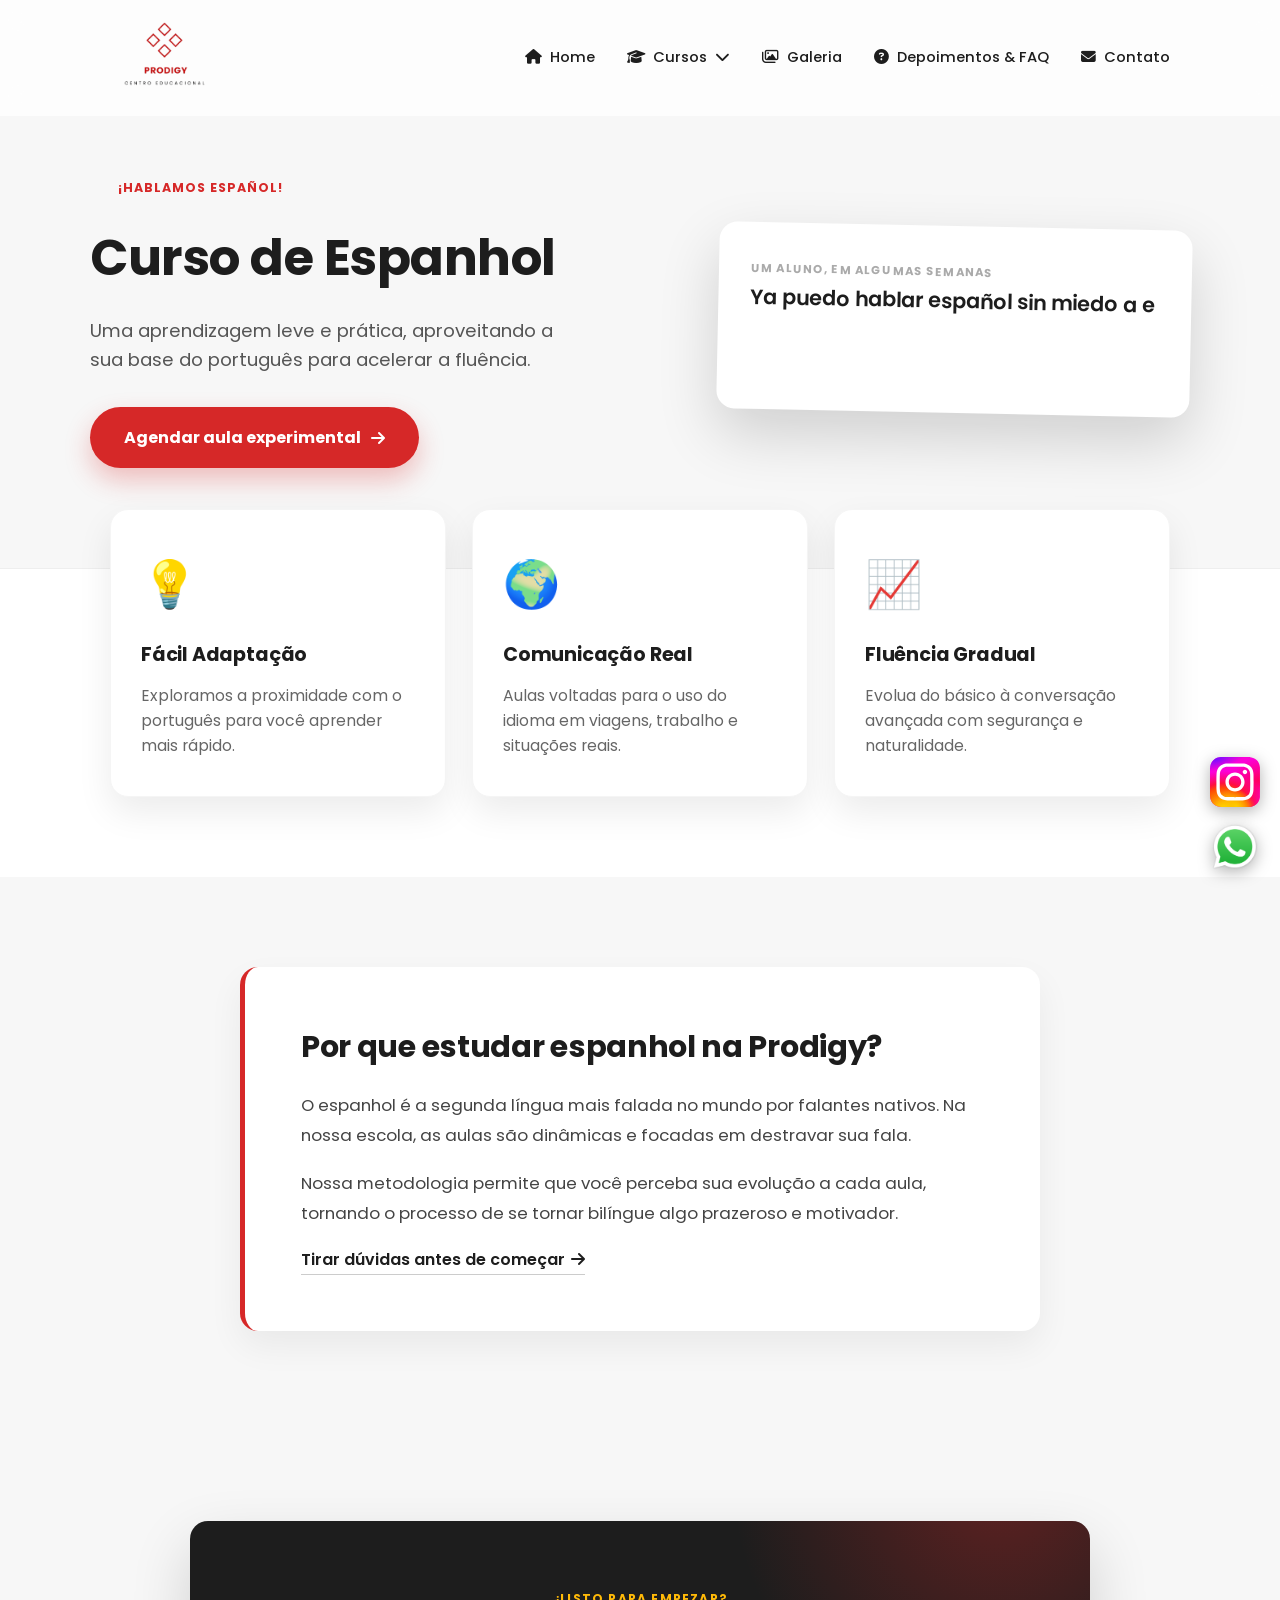
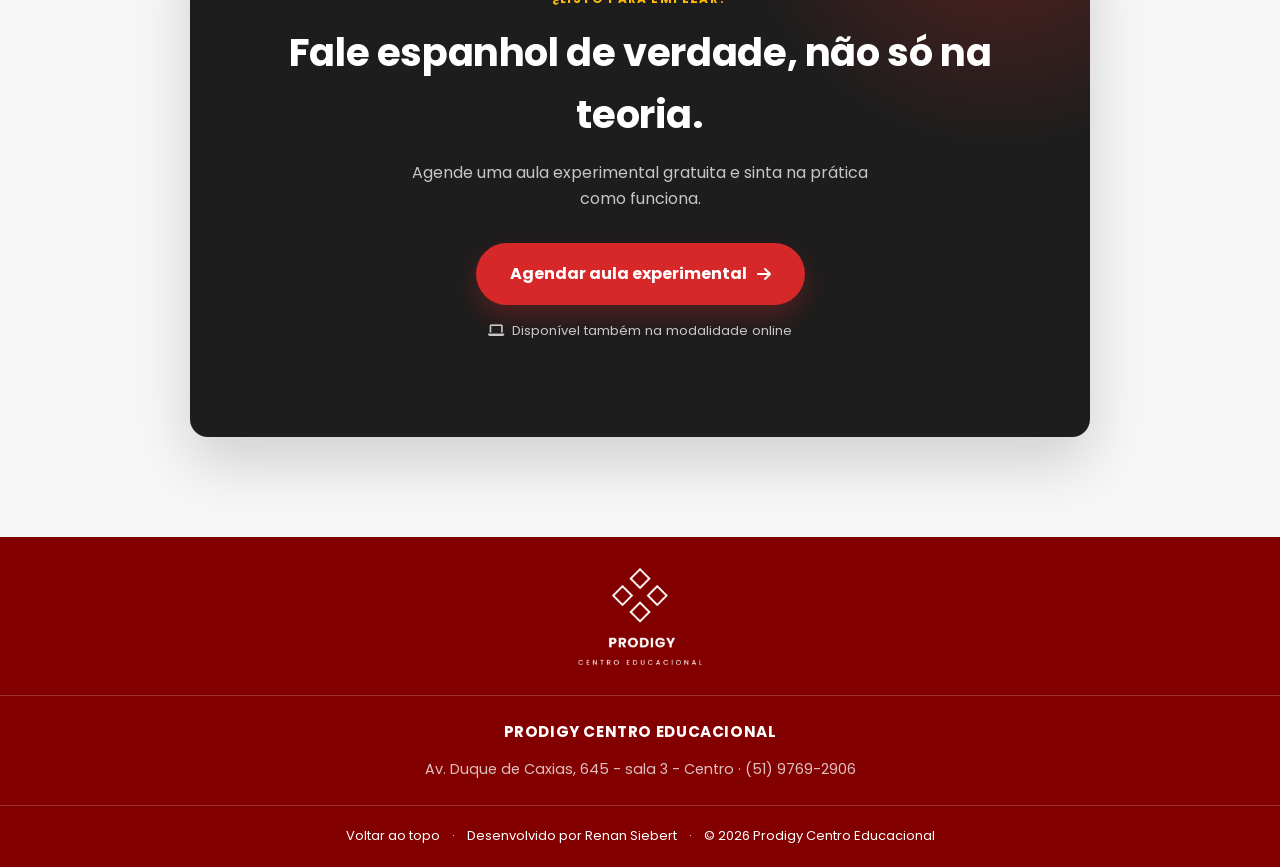
==== commit 87cdec3a: "Add favicon link to index.html Added a favicon link to the HTML head." ====
--- a/espanhol/index.html
+++ b/espanhol/index.html
@@ -8,15 +8,16 @@
     <link rel="stylesheet" href="https://cdnjs.cloudflare.com/ajax/libs/font-awesome/6.7.2/css/all.min.css">
     <link rel="preconnect" href="https://fonts.googleapis.com">
     <link rel="preconnect" href="https://fonts.gstatic.com" crossorigin>
+    <link rel="icon" type="image/png" href="./assets/fiveicon.png">
     <link href="https://fonts.googleapis.com/css2?family=Poppins:wght@400;500;600;700;800&display=swap" rel="stylesheet">
     <link rel="stylesheet" href="styles.css">
     <title>Curso de Espanhol — Prodigy Centro Educacional</title>
 </head>
 
 <body>
-        <header class="header">
+    <header class="header">
         <div class="container">
-            <a href="./index.html">
+            <a href="../index.html">
                 <img src="../assets/logo.png" class="logo" alt="Logo da Prodigy Centro Educacional">
             </a>
 
@@ -24,50 +25,27 @@
 
             <nav class="nav" id="nav">
                 <ul class="menu">
-                    <li>
-                        <a href="../index.html">
-                            <i class="fa-solid fa-house"></i>
-                            Home
-                        </a>
-                    </li>
+                    <li><a href="../index.html"><i class="fa-solid fa-house"></i> Home</a></li>
 
                     <li class="dropdown">
                         <a href="#" id="btn-cursos">
-                            <i class="fa-solid fa-graduation-cap"></i>
-                            Cursos
+                            <i class="fa-solid fa-graduation-cap"></i> Cursos
                             <span class="seta"><i class="fa-solid fa-chevron-down"></i></span>
                         </a>
                         <ul class="dropdown-menu" id="menu-cursos">
-                            <li><a href="../ingles/index.html">Inglês</a></li>
-                            <li><a href="../espanhol/index.html">Espanhol</a></li>
+                            <li><a href="../ingles/">Inglês</a></li>
+                            <li><a href="../espanhol/">Espanhol</a></li>
+                            <li><a href="../reforco/">Reforço Escolar</a></li>
                         </ul>
                     </li>
 
-                    <li>
-                        <a href="../index.html#galeria">
-                            <i class="fa-regular fa-images"></i>
-                            Galeria
-                        </a>
-                    </li>
-
-                    <li>
-                        <a href="../index.html#faq">
-                            <i class="fa-solid fa-circle-question"></i>
-                            Depoimentos & FAQ
-                        </a>
-                    </li>
-
-                    <li>
-                        <a href="../index.html#formContato">
-                            <i class="fa-solid fa-envelope"></i>
-                            Contato
-                        </a>
-                    </li>
+                    <li><a href="../index.html#galeria"><i class="fa-regular fa-images"></i> Galeria</a></li>
+                    <li><a href="../index.html#faq"><i class="fa-solid fa-circle-question"></i> Depoimentos & FAQ</a></li>
+                    <li><a href="../index.html#formContato"><i class="fa-solid fa-envelope"></i> Contato</a></li>
                 </ul>
             </nav>
         </div>
     </header>
-
 
     <div class="floating-social">
         <a href="https://www.instagram.com/prodigy_centroeducacional/" target="_blank" rel="noopener" aria-label="Instagram">
@@ -134,12 +112,16 @@
         </section>
 
         <section class="cta-final">
-            <h2>Pronto para começar a falar espanhol de verdade?</h2>
-            <p>Agende uma aula experimental gratuita e sinta na prática como funciona.</p>
-            <a href="https://wa.me/555197692906?text=Olá, gostaria de agendar uma aula experimental de Espanhol!" class="btn-primary">
-                Agendar aula experimental
-                <i class="fa-solid fa-arrow-right arrow"></i>
-            </a>
+            <div class="cta-final-card">
+                <span class="eyebrow-light">¿Listo para empezar?</span>
+                <h2>Fale espanhol de verdade, não só na teoria.</h2>
+                <p>Agende uma aula experimental gratuita e sinta na prática como funciona.</p>
+                <a href="https://wa.me/555197692906?text=Olá, gostaria de agendar uma aula experimental de Espanhol!" class="btn-primary">
+                    Agendar aula experimental
+                    <i class="fa-solid fa-arrow-right arrow"></i>
+                </a>
+                <p class="cta-final-note"><i class="fa-solid fa-laptop"></i> Disponível também na modalidade online</p>
+            </div>
         </section>
     </main>
 
@@ -163,4 +145,4 @@
     <script src="script.js"></script>
 </body>
 
-</html>+</html>
--- a/espanhol/styles.css
+++ b/espanhol/styles.css
@@ -1,16 +1,10 @@
 /* ===================================================================
-   PRODIGY — Curso de Espanhol (folha de estilos independente)
-   =================================================================== */
-
-* {
-    margin: 0;
-    padding: 0;
-    box-sizing: border-box;
-}
-
-[hidden] {
-    display: none !important;
-}
+   PRODIGY — Páginas de Curso (Inglês / Espanhol / Reforço Escolar)
+   Sistema de design canônico — idêntico ao da Home
+   =================================================================== */
+
+* { margin: 0; padding: 0; box-sizing: border-box; }
+[hidden] { display: none !important; }
 
 html {
     scroll-behavior: smooth;
@@ -25,9 +19,11 @@
     --bg: #ffffff;
     --bg-soft: #f7f7f7;
     --bg-glass: rgba(255, 255, 255, 0.75);
+    --bg-glass-scrolled: rgba(255, 255, 255, 0.95);
 
     --text: #1d1d1d;
     --text-light: #666;
+    --border: #eee;
 
     --radius: 18px;
     --radius-sm: 10px;
@@ -43,23 +39,11 @@
     -webkit-font-smoothing: antialiased;
 }
 
-h1, h2, h3, h4 {
-    font-weight: 700;
-    margin-bottom: 10px;
-    letter-spacing: -0.01em;
-}
-
-.container {
-    max-width: 1100px;
-    margin: auto;
-    padding: 20px;
-}
-
-:focus-visible {
-    outline: 2px solid var(--primary);
-    outline-offset: 3px;
-    border-radius: 4px;
-}
+h1, h2, h3, h4 { font-weight: 700; margin-bottom: 10px; letter-spacing: -0.01em; }
+
+.container { max-width: 1100px; margin: auto; padding: 20px; }
+
+:focus-visible { outline: 2px solid var(--primary); outline-offset: 3px; border-radius: 4px; }
 
 @media (prefers-reduced-motion: reduce) {
     *, *::before, *::after {
@@ -70,73 +54,56 @@
 }
 
 /* ===================================================================
-   HEADER
+   HEADER (idêntico à Home)
    =================================================================== */
 .header {
     position: fixed;
     top: 0;
     width: 100%;
     z-index: 999;
-    padding: 9px 0;
+    padding: 2px 0;
     transition: 0.3s ease;
-}
-
-.header .container {
-    display: flex;
-    align-items: center;
-    justify-content: space-between;
 }
 
 .header::before {
     content: "";
     position: absolute;
     inset: 0;
-    background: rgba(255, 255, 255, 0.7);
+    background: var(--bg-glass);
     backdrop-filter: blur(14px);
     border-bottom: 1px solid transparent;
     z-index: -1;
     transition: 0.3s ease;
 }
 
-.header.scrolled {
-    padding: 14px 0;
-}
+.header.scrolled { padding: 10px 0; }
 
 .header.scrolled::before {
-    background: rgba(255, 255, 255, 0.92);
+    background: var(--bg-glass-scrolled);
     border-bottom-color: var(--border);
-}
-
-.logo {
-    height: 54px;
-    transition: 0.2s;
-}
-
-.logo:hover {
-    opacity: 0.8;
-}
-
-.menu {
+    box-shadow: 0 4px 20px rgba(0, 0, 0, 0.06);
+}
+
+.header .container {
     display: flex;
     align-items: center;
-    gap: 34px;
-    list-style: none;
-}
+    justify-content: space-between;
+}
+
+.logo { height: 64px; transition: 0.2s; }
+.logo:hover { opacity: 0.8; }
+
+.menu { display: flex; align-items: center; gap: 32px; list-style: none; }
 
 .menu a {
     display: flex;
     align-items: center;
     gap: 8px;
     text-decoration: none;
-    color: var(--ink);
+    color: var(--text);
     font-size: 0.92rem;
     font-weight: 500;
     position: relative;
-}
-
-.menu a i {
-    font-size: 0.8rem;
-    color: var(--ink-faint);
 }
 
 .menu a::after {
@@ -150,29 +117,14 @@
     transition: width 0.25s ease;
 }
 
-.menu a:hover::after {
-    width: 100%;
-}
-
-.menu a:hover {
-    color: var(--primary);
-}
-
-.seta {
-    display: inline-flex;
-}
-
-.seta i {
-    transition: transform 0.3s ease;
-}
-
-.seta.ativa i {
-    transform: rotate(180deg);
-}
-
-.dropdown {
-    position: relative;
-}
+.menu a:hover::after { width: 100%; }
+.menu a:hover { color: var(--primary); }
+
+.seta { display: inline-flex; }
+.seta i { transition: transform 0.3s ease; }
+.seta.ativa i { transform: rotate(180deg); }
+
+.dropdown { position: relative; }
 
 .dropdown-menu {
     position: absolute;
@@ -180,7 +132,7 @@
     left: 0;
     margin: 0;
     list-style: none;
-    background: var(--surface);
+    background: #fff;
     border-radius: var(--radius-sm);
     box-shadow: var(--shadow-lift);
     padding: 8px;
@@ -188,9 +140,7 @@
     display: none;
 }
 
-.dropdown-menu.active {
-    display: block;
-}
+.dropdown-menu.active { display: block; }
 
 .dropdown-menu li a {
     display: block;
@@ -199,13 +149,8 @@
     font-size: 0.9rem;
 }
 
-.dropdown-menu li a::after {
-    display: none;
-}
-
-.dropdown-menu li a:hover {
-    background: var(--paper-alt);
-}
+.dropdown-menu li a::after { display: none; }
+.dropdown-menu li a:hover { background: var(--bg-soft); }
 
 .menu-toggle {
     display: none;
@@ -213,7 +158,7 @@
     cursor: pointer;
     background: none;
     border: none;
-    color: var(--ink);
+    color: var(--text);
 }
 
 /* ===================================================================
@@ -229,16 +174,11 @@
     z-index: 9999 !important;
 }
 
-.social-icon {
-    width: 50px;
-    filter: drop-shadow(0px 4px 8px rgba(0, 0, 0, 0.3));
-    transition: 0.3s;
-}
-
+.social-icon { width: 50px; filter: drop-shadow(0px 4px 8px rgba(0, 0, 0, 0.3)); transition: 0.3s; }
 .social-icon:hover { transform: scale(1.1); }
 
 /* ===================================================================
-   HERO — efeito de digitação (assinatura visual da página)
+   HERO — efeito de digitação
    =================================================================== */
 .curso-page { padding-top: 0; }
 
@@ -247,7 +187,7 @@
     padding: 170px 20px 100px;
     background: var(--bg-soft);
     overflow: hidden;
-    border-bottom: 1px solid #eee;
+    border-bottom: 1px solid var(--border);
 }
 
 .curso-hero-grid {
@@ -273,19 +213,9 @@
 
 .tag img { width: 20px; border-radius: 3px; }
 
-.curso-hero h1 {
-    font-size: clamp(32px, 4.5vw, 50px);
-    color: var(--text);
-    margin: 6px 0 18px;
-}
-
-.desc-principal {
-    max-width: 480px;
-    font-size: 1.15rem;
-    color: #555;
-    line-height: 1.6;
-    margin-bottom: 32px;
-}
+.curso-hero h1 { font-size: clamp(32px, 4.5vw, 50px); color: var(--text); margin: 6px 0 18px; }
+
+.desc-principal { max-width: 480px; font-size: 1.15rem; color: #555; line-height: 1.6; margin-bottom: 32px; }
 
 .btn-primary {
     display: inline-flex;
@@ -299,6 +229,8 @@
     font-weight: 700;
     transition: transform 0.25s ease, box-shadow 0.25s ease, background 0.25s ease;
     box-shadow: 0 12px 26px rgba(214, 40, 40, 0.28);
+    border: none;
+    cursor: pointer;
 }
 
 .btn-primary:hover {
@@ -328,12 +260,7 @@
     margin-bottom: 14px;
 }
 
-.typing-phrase {
-    font-size: 1.3rem;
-    font-weight: 600;
-    color: var(--text);
-    min-height: 68px;
-}
+.typing-phrase { font-size: 1.3rem; font-weight: 600; color: var(--text); min-height: 68px; }
 
 .typing-cursor {
     display: inline-block;
@@ -343,9 +270,7 @@
     animation: piscar 0.9s steps(1) infinite;
 }
 
-@keyframes piscar {
-    50% { opacity: 0; }
-}
+@keyframes piscar { 50% { opacity: 0; } }
 
 .typing-translation {
     margin-top: 14px;
@@ -362,17 +287,9 @@
 /* ===================================================================
    DIFERENCIAIS
    =================================================================== */
-.curso-detalhes {
-    padding-top: 0;
-    margin-top: -60px;
-    margin-bottom: 60px;
-}
-
-.grid-detalhes {
-    display: grid;
-    grid-template-columns: repeat(auto-fit, minmax(260px, 1fr));
-    gap: 26px;
-}
+.curso-detalhes { padding-top: 0; margin-top: -60px; margin-bottom: 60px; }
+
+.grid-detalhes { display: grid; grid-template-columns: repeat(auto-fit, minmax(260px, 1fr)); gap: 26px; }
 
 .info-card {
     background: #fff;
@@ -381,20 +298,12 @@
     box-shadow: 0 15px 35px rgba(0, 0, 0, 0.08);
     border: 1px solid #f5f5f5;
     transition: transform 0.3s ease, box-shadow 0.3s ease;
+    position: relative;
     z-index: 2;
 }
 
-.info-card:hover {
-    transform: translateY(-8px);
-    box-shadow: var(--shadow-lift);
-}
-
-.info-card .icon {
-    font-size: 46px;
-    margin-bottom: 18px;
-    display: block;
-}
-
+.info-card:hover { transform: translateY(-8px); box-shadow: var(--shadow-lift); }
+.info-card .icon { font-size: 46px; margin-bottom: 18px; display: block; }
 .info-card h4 { font-size: 1.2rem; margin-bottom: 12px; }
 .info-card p { color: var(--text-light); font-size: 0.98rem; }
 
@@ -414,13 +323,7 @@
 }
 
 .texto-wrapper h2 { font-size: 1.9rem; margin-bottom: 18px; }
-
-.texto-wrapper p {
-    font-size: 1.05rem;
-    color: #444;
-    line-height: 1.8;
-    margin-bottom: 18px;
-}
+.texto-wrapper p { font-size: 1.05rem; color: #444; line-height: 1.8; margin-bottom: 18px; }
 
 .link-cta {
     display: inline-flex;
@@ -437,52 +340,76 @@
 .link-cta:hover { color: var(--primary); border-color: var(--primary); }
 
 /* ===================================================================
-   CTA DE FECHAMENTO
+   CTA DE FECHAMENTO — v2 (cartão escuro elevado)
    =================================================================== */
 .cta-final {
-    background: var(--primary);
-    padding: 80px 20px;
+    padding: 100px 20px;
+    background: var(--bg-soft);
+}
+
+.cta-final-card {
+    max-width: 900px;
+    margin: 0 auto;
+    background: var(--text);
+    border-radius: var(--radius);
+    padding: 64px 56px;
     text-align: center;
     color: #fff;
-}
-
-.cta-final h2 {
-    font-size: clamp(1.8rem, 3.5vw, 2.4rem);
-    color: #fff;
-    margin-bottom: 12px;
-}
-
-.cta-final p {
+    box-shadow: var(--shadow-lift);
+    position: relative;
+    overflow: hidden;
+}
+
+.cta-final-card::before {
+    content: "";
+    position: absolute;
+    top: -60%;
+    right: -20%;
+    width: 60%;
+    padding-bottom: 60%;
+    background: radial-gradient(circle, var(--primary) 0%, transparent 70%);
+    opacity: 0.35;
+    border-radius: 50%;
+}
+
+.cta-final-card > * { position: relative; z-index: 1; }
+
+.cta-final-card .eyebrow-light {
+    display: inline-block;
+    font-size: 0.75rem;
+    font-weight: 700;
+    letter-spacing: 0.1em;
+    text-transform: uppercase;
+    color: var(--accent);
+    margin-bottom: 14px;
+}
+
+.cta-final-card h2 { font-size: clamp(1.8rem, 3.5vw, 2.4rem); color: #fff; margin-bottom: 14px; }
+
+.cta-final-card p {
     max-width: 480px;
-    margin: 0 auto 30px;
-    color: rgba(255, 255, 255, 0.9);
-}
-
-.cta-final .btn-primary {
-    background: #fff;
-    color: var(--primary);
-    box-shadow: 0 12px 26px rgba(0, 0, 0, 0.2);
-}
-
-.cta-final .btn-primary:hover {
-    background: var(--bg-soft);
+    margin: 0 auto 32px;
+    color: rgba(255, 255, 255, 0.75);
+    margin-top: 15px;
+}
+
+.cta-final-note {
+    margin-top: 22px;
+    font-size: 0.82rem;
+    color: rgba(255, 255, 255, 0.55);
+    display: flex;
+    align-items: center;
+    justify-content: center;
+    gap: 8px;
 }
 
 /* ===================================================================
    FOOTER
    =================================================================== */
-.footer {
-    background: #830000;
-    color: white;
-}
+.footer { background: #830000; color: white; }
 
 .footer-top { text-align: center; padding-top: 30px; }
-
-.footer-logo {
-    height: 100px;
-    filter: brightness(0) invert(1);
-    margin: 0 auto;
-}
+.footer-logo { height: 100px; filter: brightness(0) invert(1); margin: 0 auto; }
 
 .footer-content {
     display: flex;
@@ -510,29 +437,37 @@
     border-top: 1px solid rgba(255, 255, 255, 0.2);
 }
 
-.voltar-topo {
-    text-decoration: none;
-    color: #fff !important;
-    transition: opacity 0.3s;
-}
-
+.voltar-topo { text-decoration: none; color: #fff !important; transition: opacity 0.3s; }
 .voltar-topo:hover { opacity: 0.7; text-decoration: underline; }
 
 /* ===================================================================
    RESPONSIVO
    =================================================================== */
 @media (max-width: 768px) {
-    .header .container { justify-content: space-between; }
-
-    .menu-toggle { display: block; }
+    /* Header mobile: logo centralizada, toggle à esquerda */
+    .header .container { position: relative; justify-content: center; }
+    .logo { height: 54px; }
+
+    .menu-toggle {
+        display: block;
+        position: absolute;
+        right: 30px;
+        top: 50%;
+        transform: translateY(-50%);
+    }
+
+    .social-icon {
+        width: 40px;
+    }
 
     .menu {
         position: absolute;
-        top: 90px;
+        top: calc(100% + 12px);
         left: 20px;
         right: 20px;
         background: #fff;
         flex-direction: column;
+        align-items: flex-start;
         padding: 18px;
         border-radius: var(--radius-sm);
         box-shadow: var(--shadow-lift);
@@ -549,8 +484,9 @@
 
     .curso-detalhes { margin-top: 30px; }
     .texto-wrapper { padding: 32px; }
+    .cta-final-card { padding: 44px 28px; }
 }
 
 @media (max-width: 480px) {
     .footer-content { padding: 20px 15px; }
-}+}
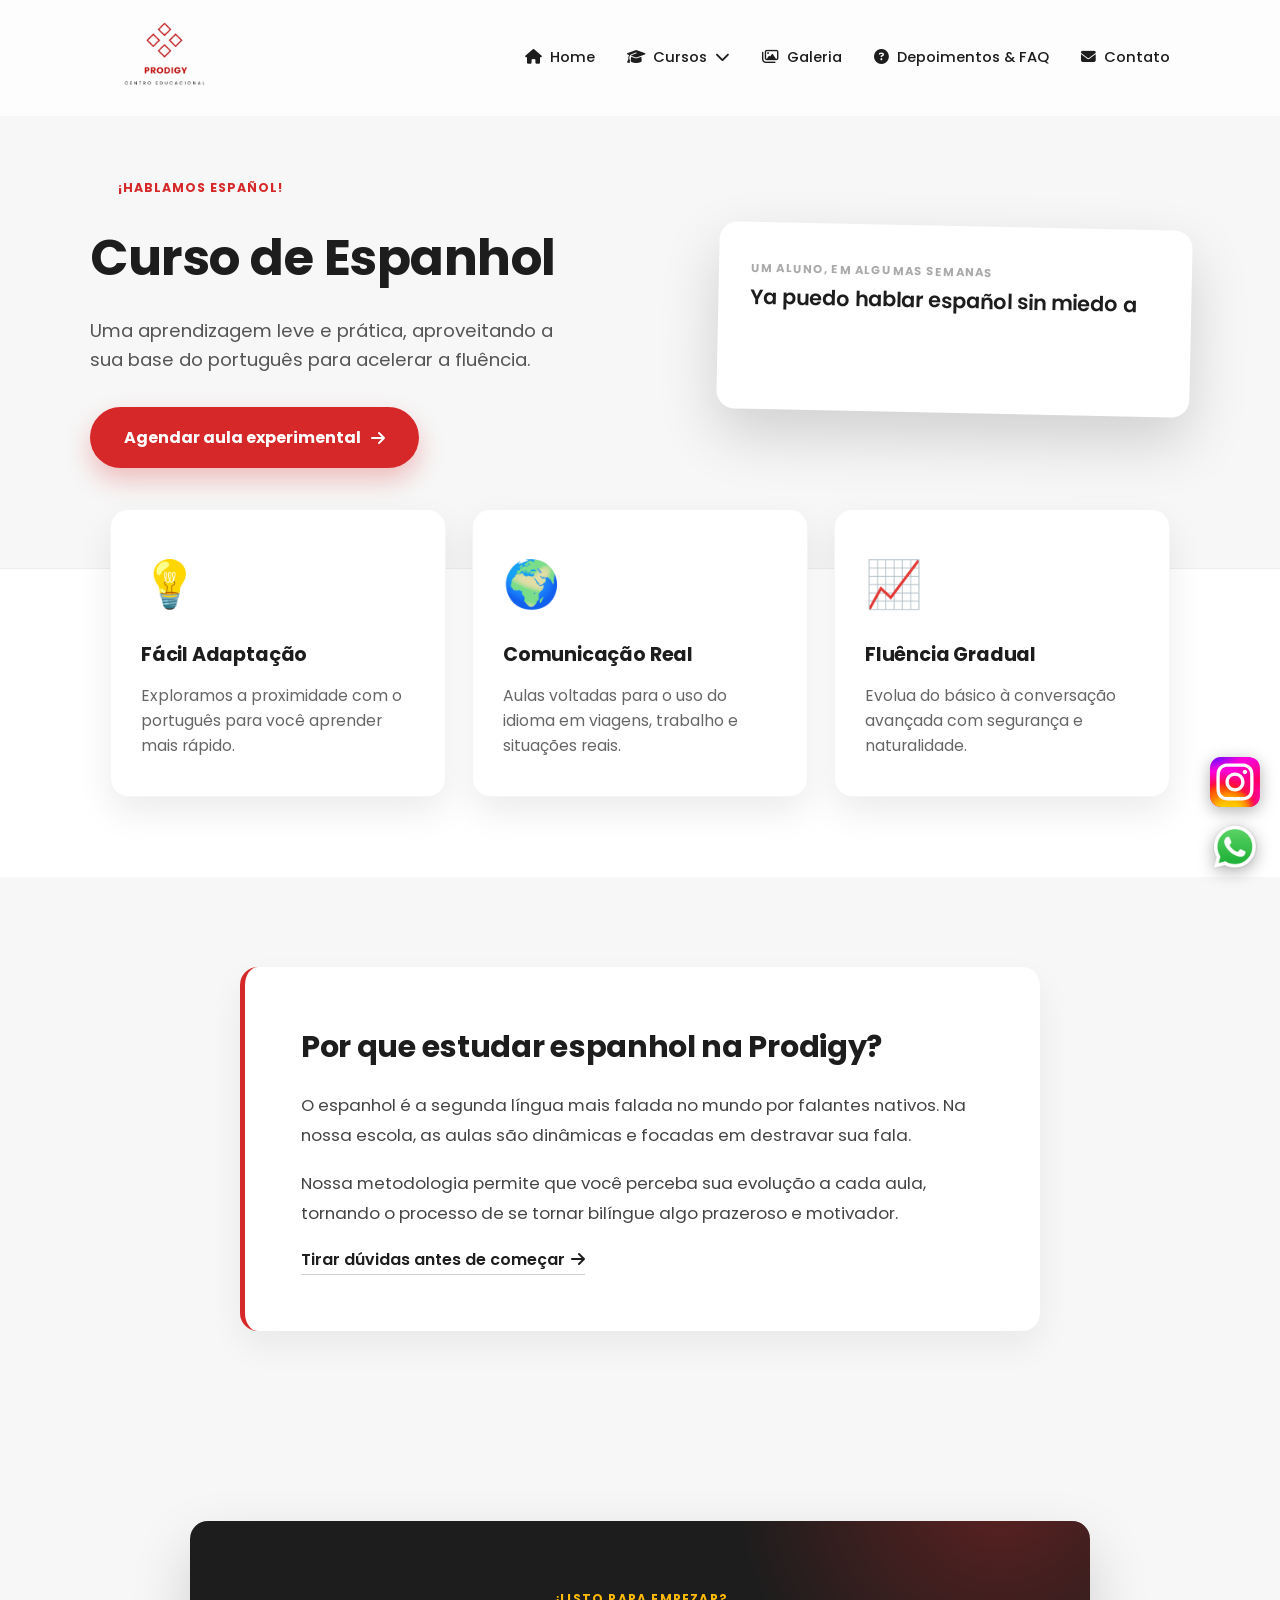
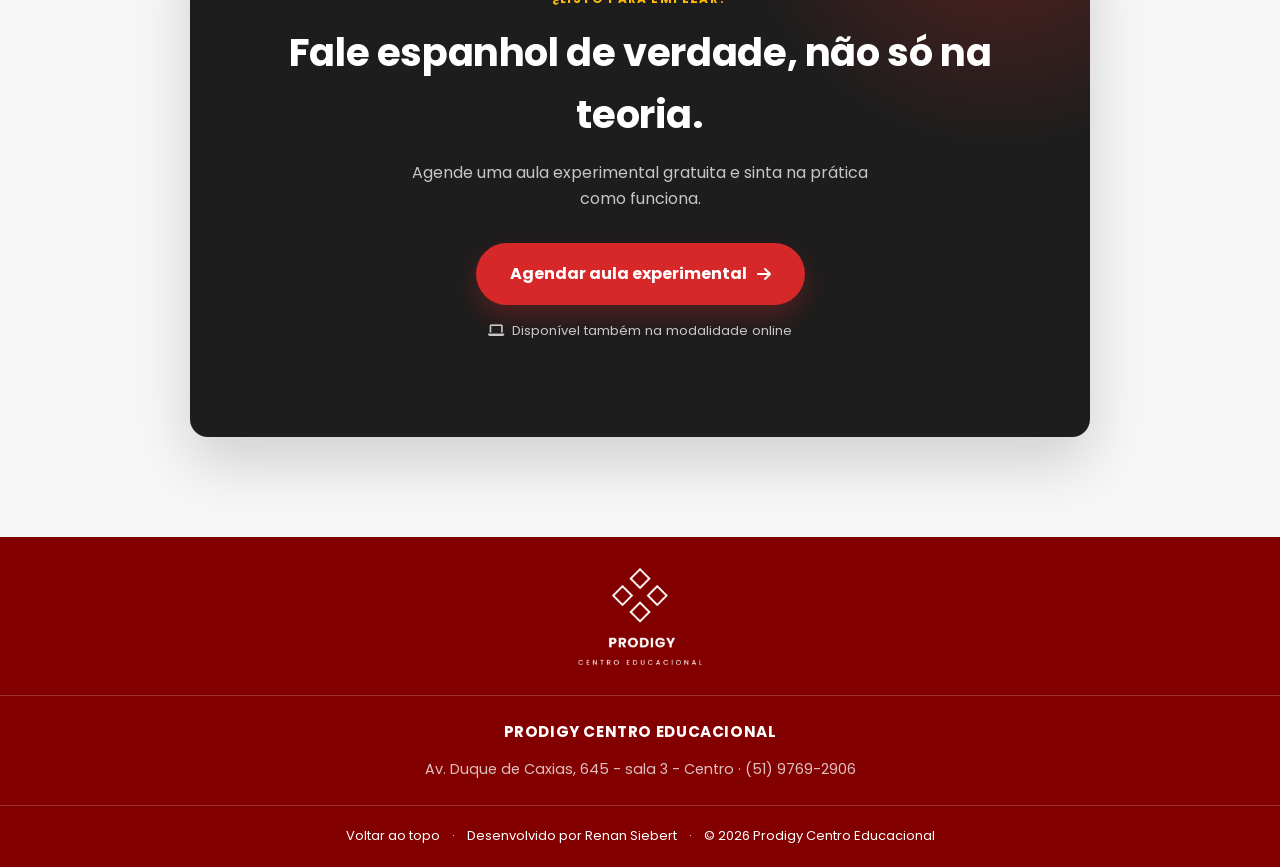
==== commit 0bf47da8: "Update favicon link path in index.html" ====
--- a/espanhol/index.html
+++ b/espanhol/index.html
@@ -8,7 +8,7 @@
     <link rel="stylesheet" href="https://cdnjs.cloudflare.com/ajax/libs/font-awesome/6.7.2/css/all.min.css">
     <link rel="preconnect" href="https://fonts.googleapis.com">
     <link rel="preconnect" href="https://fonts.gstatic.com" crossorigin>
-    <link rel="icon" type="image/png" href="./assets/fiveicon.png">
+    <link rel="icon" type="image/png" href="../assets/fiveicon.png">
     <link href="https://fonts.googleapis.com/css2?family=Poppins:wght@400;500;600;700;800&display=swap" rel="stylesheet">
     <link rel="stylesheet" href="styles.css">
     <title>Curso de Espanhol — Prodigy Centro Educacional</title>
